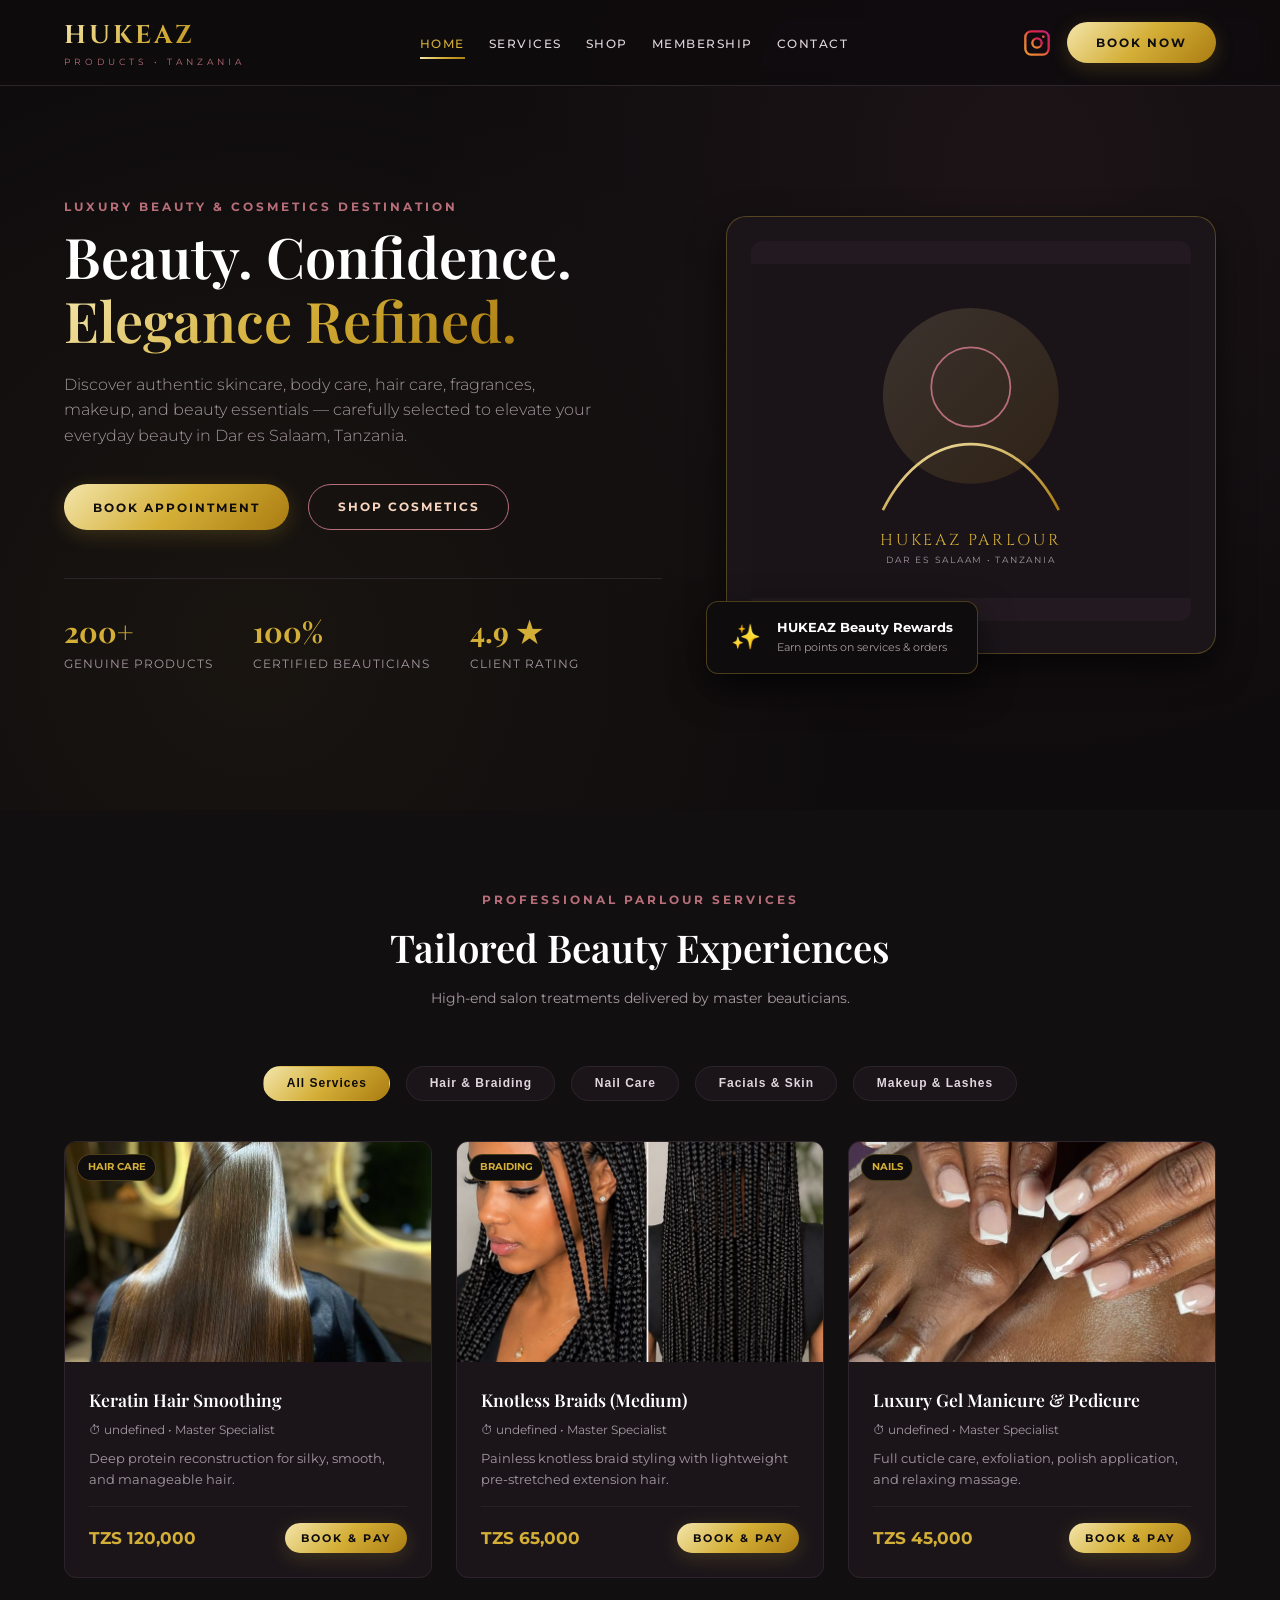
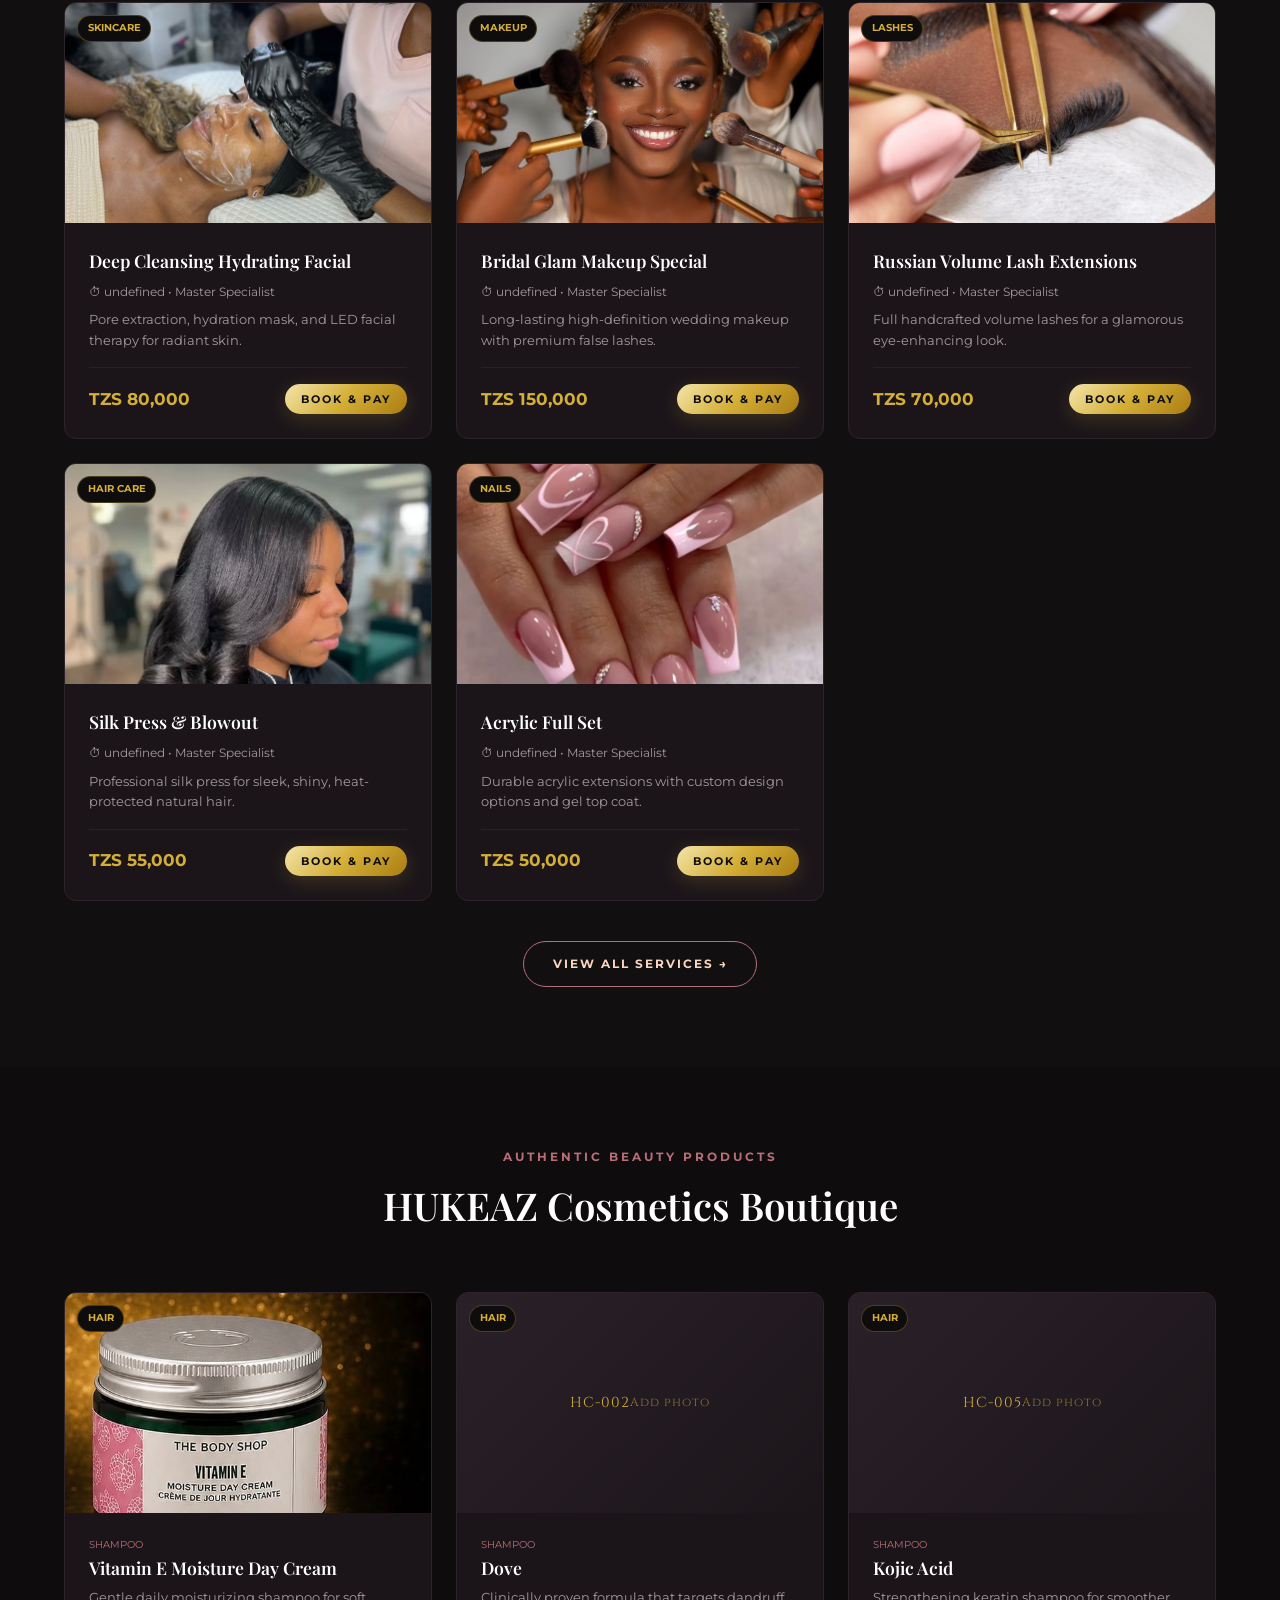
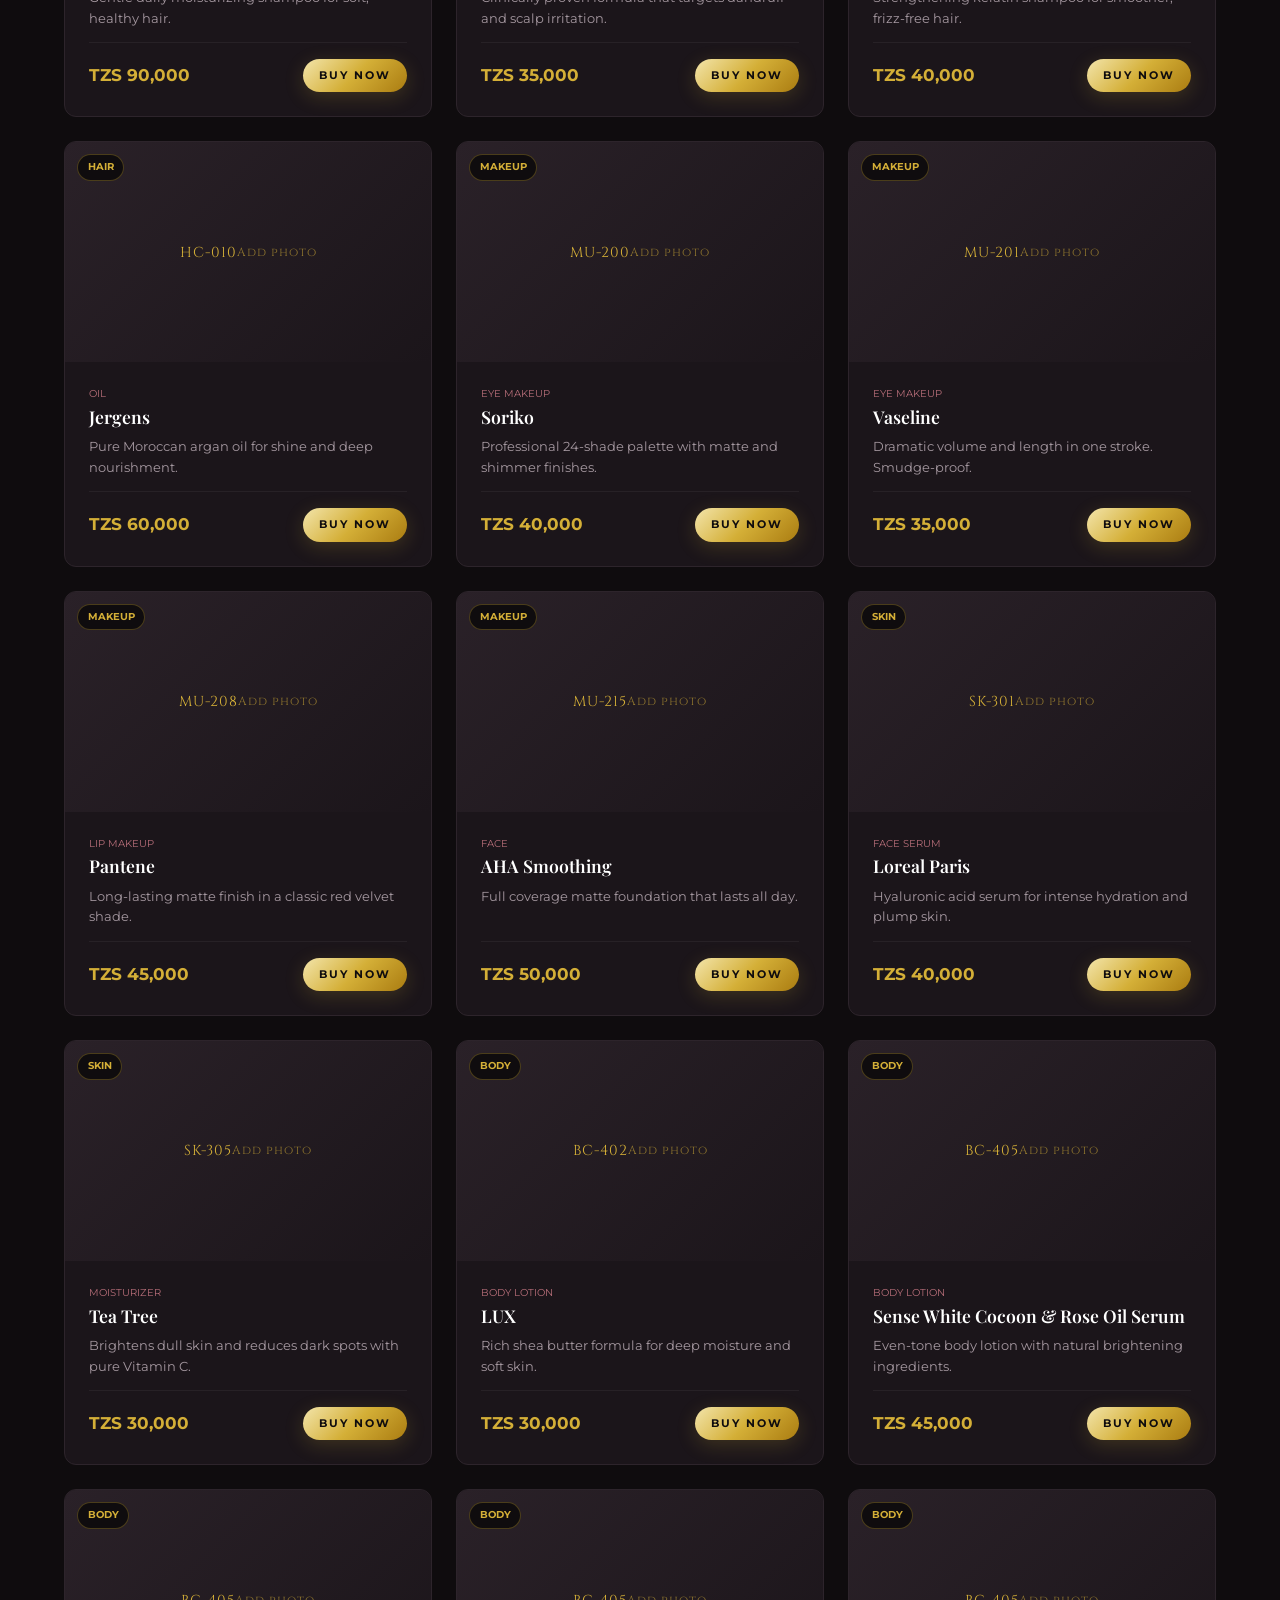
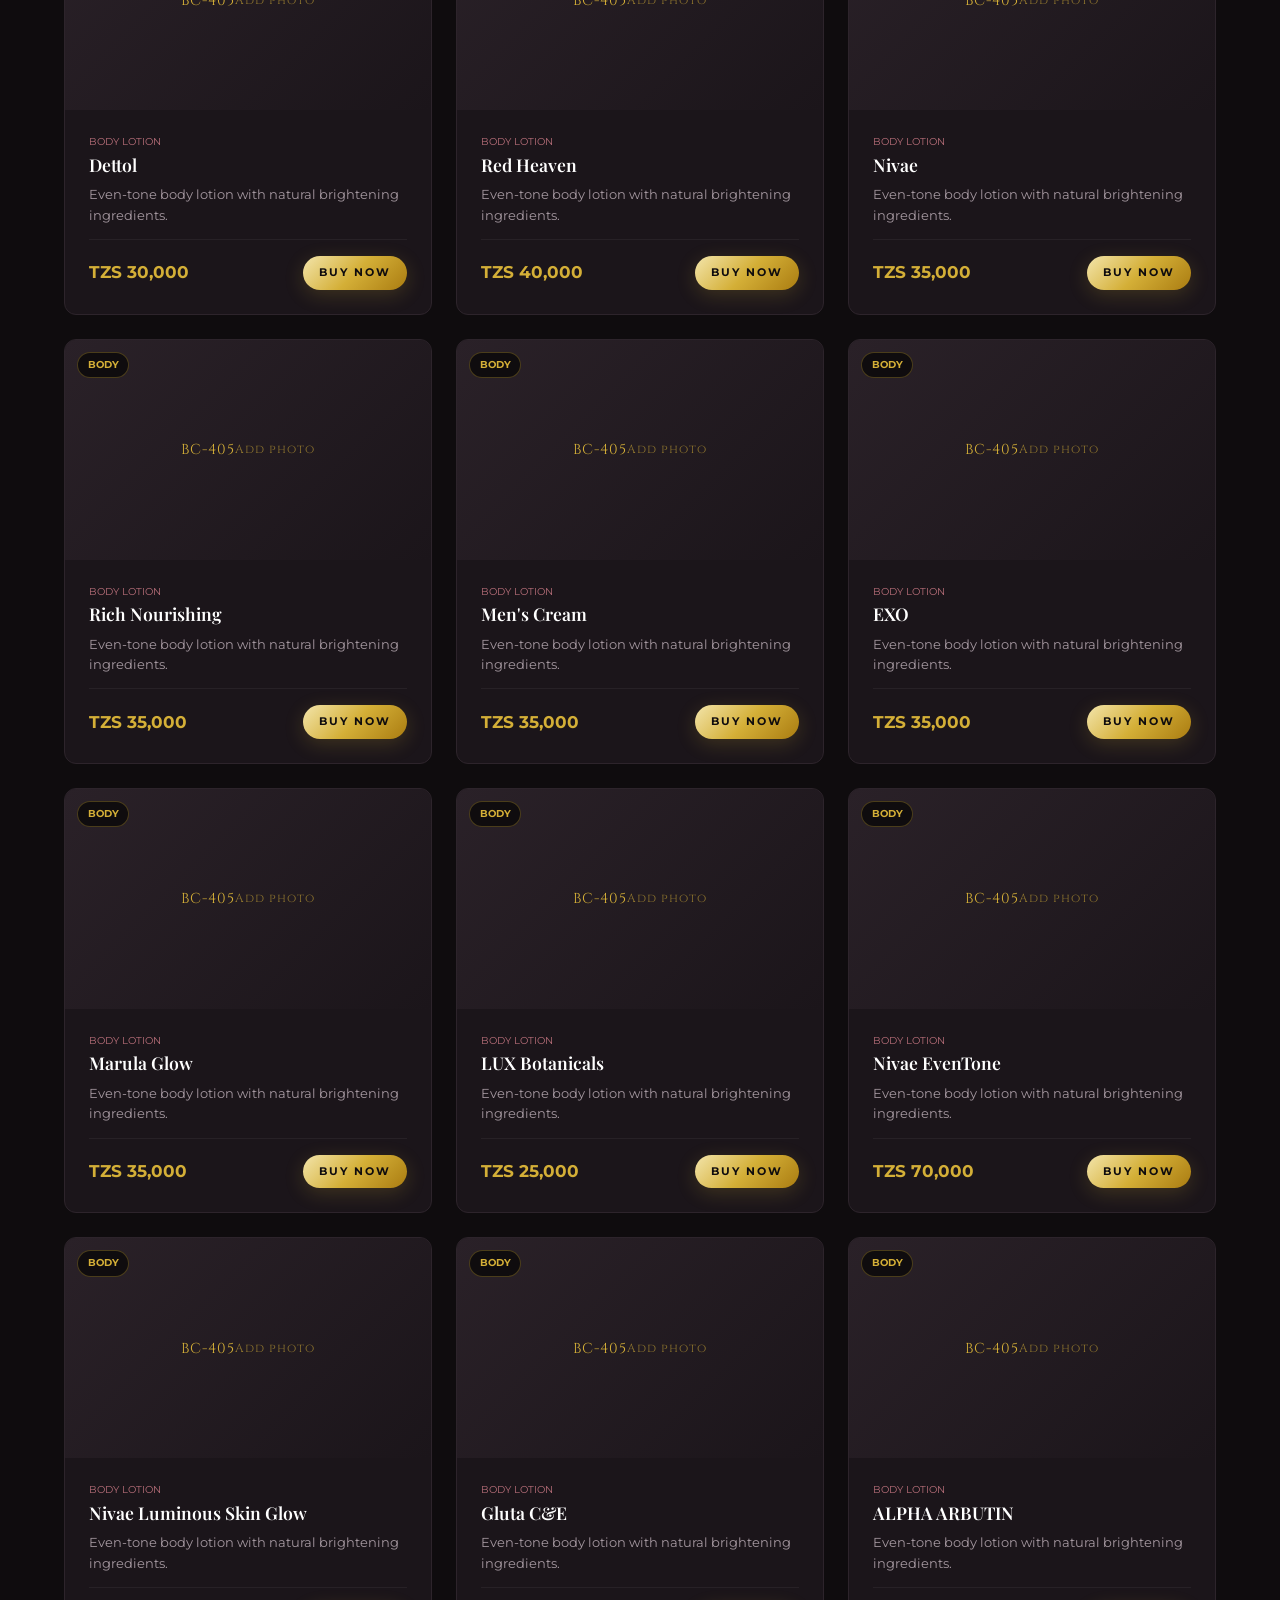
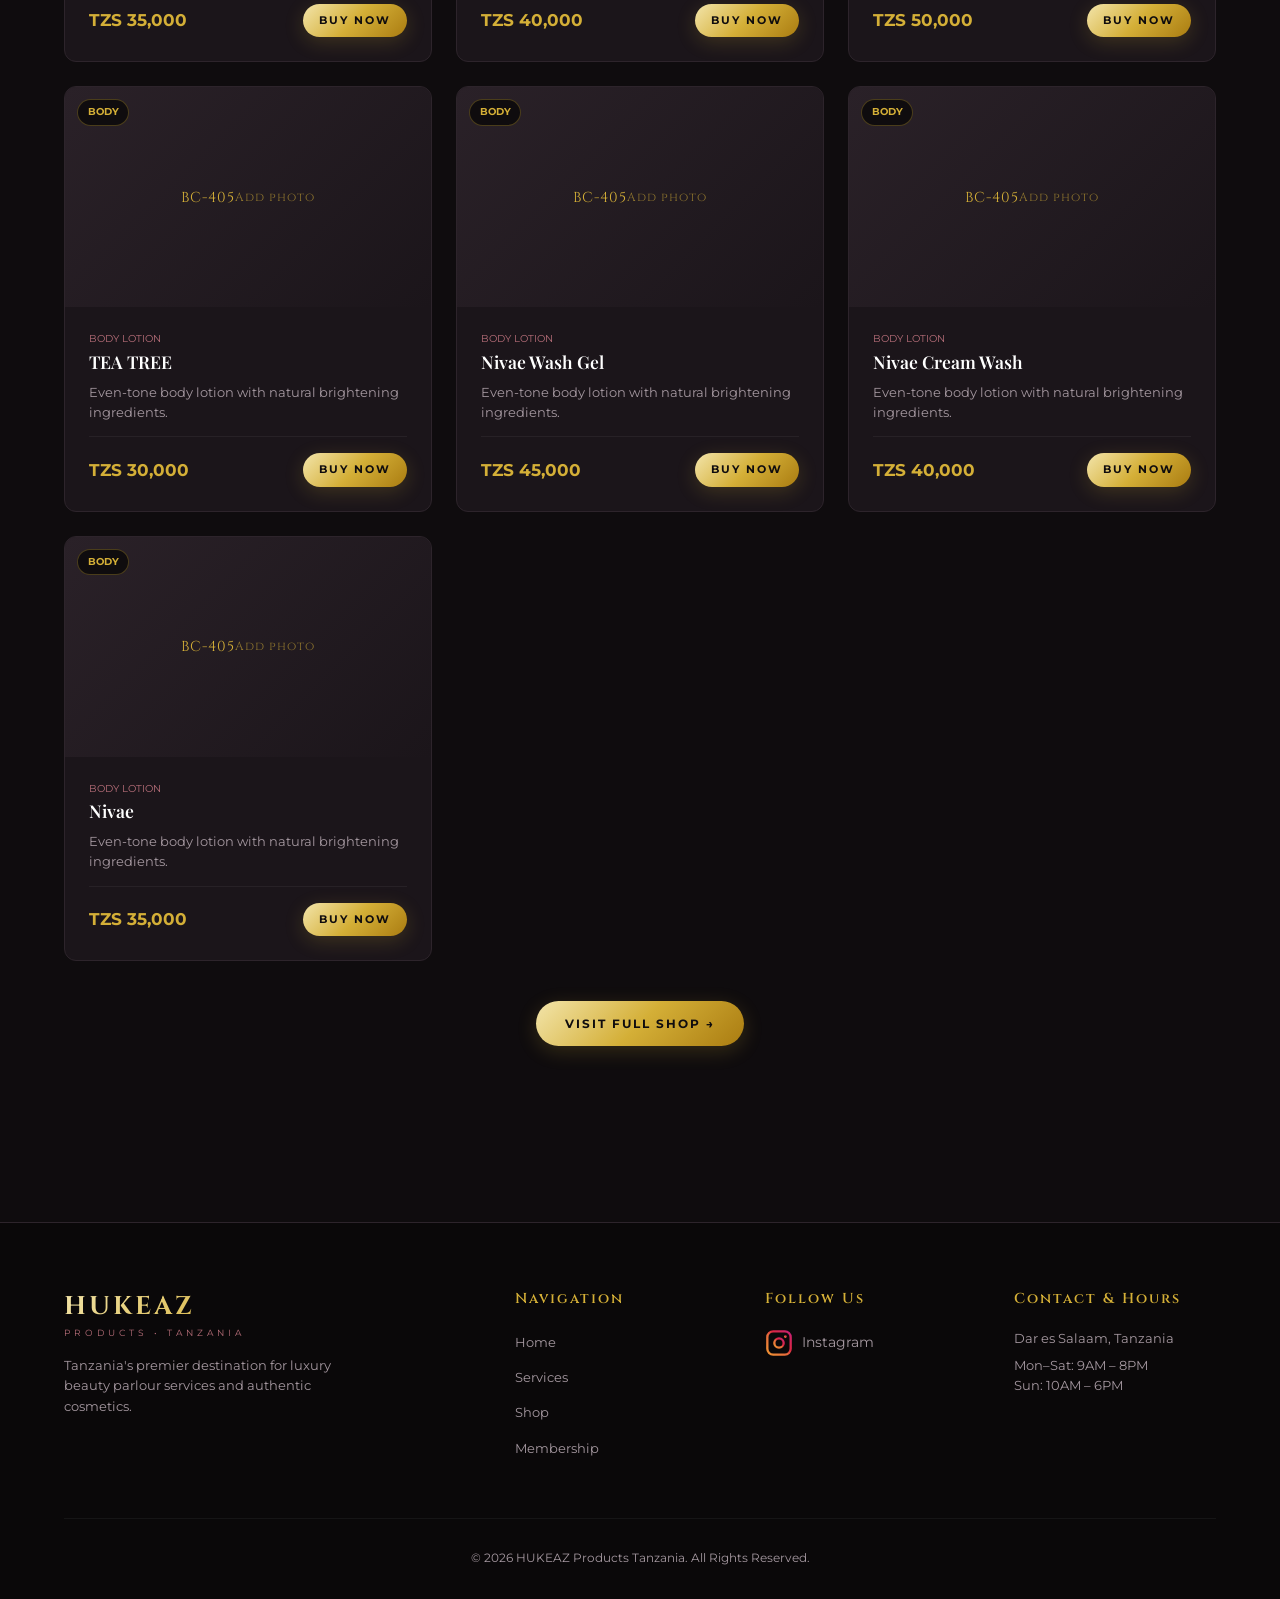
==== index.html @ 5e12bba2 "Initial Hukeaz OneStopShop website" ====
<!DOCTYPE html>
<html lang="en">
<head>
    <meta charset="UTF-8">
    <meta name="viewport" content="width=device-width, initial-scale=1.0">
    <meta name="description" content="HUKEAZ Products — Premium beauty parlour services and authentic cosmetics in Dar es Salaam, Tanzania.">
    <title>HUKEAZ Products — Premium Beauty & Cosmetics Tanzania</title>
    <link rel="preconnect" href="https://fonts.googleapis.com">
    <link rel="preconnect" href="https://fonts.gstatic.com" crossorigin>
    <link href="https://fonts.googleapis.com/css2?family=Cinzel:wght@500;600;700;800&family=Montserrat:wght@300;400;500;600;700&family=Playfair+Display:ital,wght@0,400;0,600;0,700;1,400&display=swap" rel="stylesheet">
    <link rel="stylesheet" href="css/style.css">
</head>
<body>
    <header>
        <div class="container header-container">
            <a href="index.html" class="brand-logo">
                <span class="title">HUKEAZ</span>
                <span class="subtitle">PRODUCTS • TANZANIA</span>
            </a>
            <nav>
                <ul>
                    <li><a href="index.html" class="active">Home</a></li>
                    <li><a href="services.html">Services</a></li>
                    <li><a href="shop.html">Shop</a></li>
                    <li><a href="membership.html">Membership</a></li>
                    <li><a href="contact.html">Contact</a></li>
                </ul>
            </nav>
            <div class="nav-actions">
                
                                    <div style="margin-top:0.5rem;">
                        <a href="https://www.instagram.com/hukeazonestop1_shop_/" target="_blank" rel="noopener"
                           style="display:inline-flex;align-items:center;gap:0.6rem;text-decoration:none;color:var(--text-muted);transition:var(--transition);">
                            <!-- Instagram Logo -->
                            <svg width="28" height="28" viewBox="0 0 24 24" fill="none" xmlns="http://www.w3.org/2000/svg">
                                <defs>
                                    <linearGradient id="ig-gradient" x1="0%" y1="100%" x2="100%" y2="0%">
                                        <stop offset="0%" stop-color="#f09433"/>
                                        <stop offset="45%" stop-color="#e6683c"/>
                                        <stop offset="60%" stop-color="#dc2743"/>
                                        <stop offset="90%" stop-color="#cc2366"/>
                                        <stop offset="100%" stop-color="#bc1888"/>
                                    </linearGradient>
                                </defs>
                                <rect x="2" y="2" width="20" height="20" rx="5" ry="5" stroke="url(#ig-gradient)" stroke-width="2"/>
                                <circle cx="12" cy="12" r="4" stroke="url(#ig-gradient)" stroke-width="2"/>
                                <circle cx="17.5" cy="6.5" r="1.2" fill="url(#ig-gradient)"/>
                            </svg>
                       
                        </a>
                    </div>
                <button class="btn btn-gold" onclick="openBookingModal()">Book Now</button>
                <button class="mobile-toggle" onclick="toggleMobileNav()">☰</button>
            </div>
        </div>
        <div class="mobile-nav" id="mobile-nav">
            <a href="index.html" class="active">Home</a>
            <a href="services.html">Services</a>
            <a href="shop.html">Shop</a>
            <a href="membership.html">Membership</a>
            <a href="contact.html">Contact</a>
            <button class="btn btn-gold" style="margin-top:0.5rem;" onclick="openBookingModal(); toggleMobileNav();">Book Appointment</button>
        </div>
    </header>

    <section class="hero">
        <div class="container hero-grid">
            <div>
                <span class="section-label">Luxury Beauty & Cosmetics Destination</span>
                <h1 class="hero-title">Beauty. Confidence. <span class="gold-text">Elegance Refined.</span></h1>
                <p class="hero-subtitle">Discover authentic skincare, body care, hair care, fragrances, makeup, and beauty essentials — carefully selected to elevate your everyday beauty in Dar es Salaam, Tanzania.</p>
                <div class="hero-buttons">
                    <button class="btn btn-gold" onclick="openBookingModal()">Book Appointment</button>
                    <a href="shop.html" class="btn btn-outline">Shop Cosmetics</a>
                </div>
                <div class="hero-stats">
                    <div class="stat-item"><div class="number">200+</div><div class="label">Genuine Products</div></div>
                    <div class="stat-item"><div class="number">100%</div><div class="label">Certified Beauticians</div></div>
                    <div class="stat-item"><div class="number">4.9 ★</div><div class="label">Client Rating</div></div>
                </div>
            </div>
            <div class="hero-visual">
                <div class="visual-card-main">
                    <svg viewBox="0 0 500 380" style="width:100%;height:380px;border-radius:12px;background:#221A20;">
                        <defs>
                            <linearGradient id="svgG" x1="0%" y1="0%" x2="100%" y2="100%">
                                <stop offset="0%" stop-color="#F3E5AB"/>
                                <stop offset="100%" stop-color="#AA7C11"/>
                            </linearGradient>
                        </defs>
                        <rect width="500" height="380" fill="#1A1318"/>
                        <circle cx="250" cy="150" r="100" fill="url(#svgG)" opacity="0.15"/>
                        <path d="M 150,280 C 200,180 300,180 350,280" stroke="url(#svgG)" stroke-width="3" fill="none"/>
                        <circle cx="250" cy="140" r="45" stroke="#B76E79" stroke-width="2" fill="none"/>
                        <text x="250" y="320" font-family="'Cinzel', serif" font-size="18" fill="#D4AF37" text-anchor="middle" letter-spacing="3">HUKEAZ PARLOUR</text>
                        <text x="250" y="340" font-family="'Montserrat', sans-serif" font-size="10" fill="#A598A0" text-anchor="middle" letter-spacing="2">DAR ES SALAAM • TANZANIA</text>
                    </svg>
                    <div class="floating-badge">
                        <span style="font-size:1.5rem;">✨</span>
                        <div>
                            <div style="font-size:0.8rem;font-weight:700;color:#FFF;">HUKEAZ Beauty Rewards</div>
                            <div style="font-size:0.7rem;color:var(--text-muted);">Earn points on services & orders</div>
                        </div>
                    </div>
                </div>
            </div>
        </div>
    </section>

    <section class="section-padding" style="background:rgba(255,255,255,0.01);">
        <div class="container">
            <div class="section-header">
                <span class="section-label">Professional Parlour Services</span>
                <h2>Tailored Beauty Experiences</h2>
                <p style="color:var(--text-muted);font-size:0.9rem;margin-top:0.5rem;">High-end salon treatments delivered by master beauticians.</p>
            </div>
            <div class="tab-navigation">
                <button class="tab-btn active" onclick="filterServices('all')">All Services</button>
                <button class="tab-btn" onclick="filterServices('hair')">Hair & Braiding</button>
                <button class="tab-btn" onclick="filterServices('nails')">Nail Care</button>
                <button class="tab-btn" onclick="filterServices('skin')">Facials & Skin</button>
                <button class="tab-btn" onclick="filterServices('makeup')">Makeup & Lashes</button>
            </div>
            <div class="grid cards-grid" id="services-container"></div>
            <div style="text-align:center;margin-top:2.5rem;">
                <a href="services.html" class="btn btn-outline">View All Services →</a>
            </div>
        </div>
    </section>

    <section class="section-padding">
        <div class="container">
            <div class="section-header">
                <span class="section-label">Authentic Beauty Products</span>
                <h2>HUKEAZ Cosmetics Boutique</h2>
                
            </div>
            <div class="grid cards-grid" id="products-container"></div>
            <div style="text-align:center;margin-top:2.5rem;">
                <a href="shop.html" class="btn btn-gold">Visit Full Shop →</a>
            </div>
        </div>
    </section>

    <footer>
        <div class="container">
            <div class="grid footer-grid">
                <div>
                    <a href="index.html" class="brand-logo" style="margin-bottom:1rem;">
                        <span class="title">HUKEAZ</span>
                        <span class="subtitle">PRODUCTS • TANZANIA</span>
                    </a>
                    <p style="font-size:0.8rem;color:var(--text-muted);max-width:300px;">Tanzania's premier destination for luxury beauty parlour services and authentic cosmetics.</p>
                </div>
                <div class="footer-col">
                    <h4>Navigation</h4>
                    <ul>
                        <li><a href="index.html">Home</a></li>
                        <li><a href="services.html">Services</a></li>
                        <li><a href="shop.html">Shop</a></li>
                        <li><a href="membership.html">Membership</a></li>
                    </ul>
                </div>
                                <div class="footer-col">
                    <h4>Follow Us</h4>
                    <div style="margin-top:0.5rem;">
                        <a href="https://www.instagram.com/hukeazonestop1_shop_/" target="_blank" rel="noopener"
                           style="display:inline-flex;align-items:center;gap:0.6rem;text-decoration:none;color:var(--text-muted);transition:var(--transition);">
                            <!-- Instagram Logo -->
                            <svg width="28" height="28" viewBox="0 0 24 24" fill="none" xmlns="http://www.w3.org/2000/svg">
                                <defs>
                                    <linearGradient id="ig-gradient" x1="0%" y1="100%" x2="100%" y2="0%">
                                        <stop offset="0%" stop-color="#f09433"/>
                                        <stop offset="45%" stop-color="#e6683c"/>
                                        <stop offset="60%" stop-color="#dc2743"/>
                                        <stop offset="90%" stop-color="#cc2366"/>
                                        <stop offset="100%" stop-color="#bc1888"/>
                                    </linearGradient>
                                </defs>
                                <rect x="2" y="2" width="20" height="20" rx="5" ry="5" stroke="url(#ig-gradient)" stroke-width="2"/>
                                <circle cx="12" cy="12" r="4" stroke="url(#ig-gradient)" stroke-width="2"/>
                                <circle cx="17.5" cy="6.5" r="1.2" fill="url(#ig-gradient)"/>
                            </svg>
                            <span style="font-size:0.9rem;">Instagram</span>
                        </a>
                    </div>
                </div>
                <div class="footer-col">
                    <h4>Contact & Hours</h4>
                    <p style="font-size:0.8rem;color:var(--text-muted);">Dar es Salaam, Tanzania</p>
                    <p style="font-size:0.8rem;color:var(--text-muted);margin-top:0.4rem;">Mon–Sat: 9AM – 8PM</p>
                    <p style="font-size:0.8rem;color:var(--text-muted);">Sun: 10AM – 6PM</p>
                </div>
            </div>
            <div class="copyright">© 2026 HUKEAZ Products Tanzania. All Rights Reserved.</div>
        </div>
    </footer>

    <!-- Booking Modal -->
    <div class="modal" id="booking-modal">
        <div class="modal-content">
            <button class="modal-close" onclick="closeModal('booking-modal')">×</button>
            <span class="section-label">Online Reservation</span>
            <h2 style="margin-bottom:1.5rem;">Book Your Beauty Experience</h2>
            <!-- 
              FORMSPREE BOOKING FORM
              1. Go to https://formspree.io and create a free account
              2. Create a new form and copy your form ID
              3. Replace YOUR_FORM_ID below with your real Formspree ID
                 Example: action="https://formspree.io/f/xpwzgkqy"
            -->
                        <!--
              BOOKING FLOW:
              1. Customer fills this form
              2. Details are sent to your email (Formspree)
              3. Customer is redirected to the correct Snipe payment page

              SETUP:
              - Replace YOUR_FORM_ID with your Formspree form ID
              - Put each service Snipe link in js/data.js (buyLink)
            -->
            <form id="booking-form" action="https://formspree.io/f/YOUR_FORM_ID" method="POST" onsubmit="handleBookingFormSubmit(event)">
                <input type="hidden" name="_subject" value="New HUKEAZ Beauty Booking">

                <div class="grid" style="grid-template-columns:1fr 1fr;gap:1rem;">
                    <div class="form-group">
                        <label>Select Service</label>
                        <select class="form-control" name="service" id="book-service" required>
                            <option value="">Choose service...</option>
                            <option value="Keratin Hair Smoothing (TZS 120,000)">Keratin Hair Smoothing (TZS 120,000)</option>
                            <option value="Knotless Braids (TZS 65,000)">Knotless Braids (TZS 65,000)</option>
                            <option value="Luxury Gel Manicure & Pedicure (TZS 45,000)">Luxury Gel Manicure & Pedicure (TZS 45,000)</option>
                            <option value="Deep Cleansing Hydrating Facial (TZS 80,000)">Deep Cleansing Hydrating Facial (TZS 80,000)</option>
                            <option value="Bridal Glam Makeup Special (TZS 150,000)">Bridal Glam Makeup Special (TZS 150,000)</option>
                            <option value="Russian Volume Lash Extensions (TZS 70,000)">Russian Volume Lash Extensions (TZS 70,000)</option>
                            <option value="Silk Press & Blowout (TZS 55,000)">Silk Press & Blowout (TZS 55,000)</option>
                            <option value="Acrylic Full Set (TZS 50,000)">Acrylic Full Set (TZS 50,000)</option>
                        </select>
                    </div>
                    <div class="form-group">
                        <label>Preferred Beautician</label>
                        <select class="form-control" name="beautician">
                            <option value="Any Available Specialist">Any Available Specialist</option>
                            <option value="Amina K. (Master Stylist)">Amina K. (Master Stylist)</option>
                            <option value="Grace M. (Nail Artist)">Grace M. (Nail Artist)</option>
                            <option value="Farida S. (Facial Specialist)">Farida S. (Facial Specialist)</option>
                        </select>
                    </div>
                    <div class="form-group">
                        <label>Date</label>
                        <input type="date" class="form-control" name="date" required>
                    </div>
                    <div class="form-group">
                        <label>Time Slot</label>
                        <select class="form-control" name="time" required>
                            <option value="10:00 AM">10:00 AM</option>
                            <option value="12:30 PM">12:30 PM</option>
                            <option value="03:00 PM">03:00 PM</option>
                            <option value="05:30 PM">05:30 PM</option>
                        </select>
                    </div>
                </div>

                <div class="form-group">
                    <label>Full Name</label>
                    <input type="text" class="form-control" name="name" placeholder="e.g. Neema Joshua" required>
                </div>

                <div class="grid" style="grid-template-columns:1fr 1fr;gap:1rem;">
                    <div class="form-group">
                        <label>Phone Number</label>
                        <input type="tel" class="form-control" name="phone" placeholder="+255 ..." required>
                    </div>
                    <div class="form-group">
                        <label>Preferred Payment</label>
                        <select class="form-control" name="payment">
                            <option value="M-Pesa">M-Pesa</option>
                            <option value="Airtel Money">Airtel Money</option>
                            <option value="Card">Visa / Mastercard</option>
                            <option value="Cash">Pay at Salon</option>
                        </select>
                    </div>
                </div>

                <div class="form-group">
                    <label>Notes (optional)</label>
                    <textarea class="form-control" name="notes" rows="2" placeholder="Any special requests..." style="resize:vertical;"></textarea>
                </div>

                <button type="submit" class="btn btn-gold" style="width:100%;margin-top:1rem;">
                    Proceed to Payment
                </button>
                <p style="font-size:0.75rem;color:var(--text-muted);text-align:center;margin-top:0.8rem;">
                    You will pay first. After payment, your booking details are sent to us on WhatsApp automatically.
                </p>
            </form>
        </div>
    </div>

    <!-- Cart Modal -->
    <div class="modal" id="cart-modal">
        <div class="modal-content" style="max-width:550px;">
            <button class="modal-close" onclick="closeModal('cart-modal')">×</button>
            <span class="section-label">Your Bag</span>
            <h2 style="margin-bottom:1.5rem;">Shopping Cart</h2>
            <div id="cart-items-container" style="min-height:120px;margin-bottom:1.5rem;"></div>
            <div style="border-top:1px solid var(--border-color);padding-top:1rem;">
                <div style="display:flex;justify-content:space-between;margin-bottom:0.5rem;font-size:0.9rem;">
                   
                    <span id="cart-subtotal" style="font-weight:600;">TZS 0</span>
                </div>
                <div style="display:flex;justify-content:space-between;margin-bottom:1rem;font-size:0.9rem;">
                    
                    <span id="cart-vat" style="font-weight:600;">TZS 0</span>
                </div>
                <div style="display:flex;justify-content:space-between;margin-bottom:1.5rem;font-size:1.2rem;font-weight:700;color:var(--gold-primary);">
                    <span>Total</span><span id="cart-total">TZS 0</span>
                </div>
                <button class="btn btn-gold" style="width:100%;" onclick="alert('Proceeding to Mobile Money checkout...')">Checkout Now</button>
            </div>
        </div>
    </div>

    <div class="modal" id="account-modal">
        <div class="modal-content" style="max-width:480px;">
            <button class="modal-close" onclick="closeModal('account-modal')">×</button>
            <h2 style="margin-bottom:1.5rem;">Client Login</h2>
            <div class="form-group"><label>Phone or Email</label><input type="text" class="form-control"></div>
            <div class="form-group"><label>Password</label><input type="password" class="form-control"></div>
            <button class="btn btn-gold" style="width:100%;" onclick="alert('Login coming soon')">Sign In</button>
        </div>
    </div>

    <script src="js/data.js"></script>
    <script src="js/main.js"></script>
</body>
</html>
---- css/style.css ----
/* ==========================================================================
   HUKEAZ PRODUCTS v2 — Luxury Design System
   ========================================================================== */
:root {
    --bg-dark: #0F0C0E;
    --bg-card: #1B151A;
    --bg-card-hover: #251E24;
    --bg-header: rgba(15, 12, 14, 0.95);
    
    --gold-primary: #D4AF37;
    --gold-light: #F3E5AB;
    --gold-dark: #AA7C11;
    --gold-gradient: linear-gradient(135deg, #F3E5AB 0%, #D4AF37 50%, #AA7C11 100%);
    
    --rose-gold: #B76E79;
    --rose-gold-light: #FAD6C0;
    
    --text-white: #FFFFFF;
    --text-muted: #A598A0;
    --text-light: #E0D6DC;
    
    --border-color: #2D242B;
    --border-gold: rgba(212, 175, 55, 0.3);
    
    --font-heading: 'Cinzel', serif;
    --font-subheading: 'Playfair Display', serif;
    --font-body: 'Montserrat', sans-serif;
    
    --shadow-luxury: 0 15px 35px rgba(0, 0, 0, 0.6);
    --shadow-gold: 0 5px 20px rgba(212, 175, 55, 0.2);
    --radius-sm: 6px;
    --radius-md: 12px;
    --radius-lg: 20px;
    --radius-full: 9999px;
    --transition: all 0.3s cubic-bezier(0.25, 0.8, 0.25, 1);
}

* { box-sizing: border-box; margin: 0; padding: 0; }
html { scroll-behavior: smooth; font-size: 16px; }
body {
    background-color: var(--bg-dark);
    color: var(--text-light);
    font-family: var(--font-body);
    line-height: 1.6;
    overflow-x: hidden;
    -webkit-font-smoothing: antialiased;
}

h1, h2, h3, h4 { font-family: var(--font-subheading); color: var(--text-white); font-weight: 600; }
.gold-text { background: var(--gold-gradient); -webkit-background-clip: text; -webkit-text-fill-color: transparent; background-clip: text; }
.rose-text { color: var(--rose-gold); }
.section-label { font-family: var(--font-body); font-size: 0.75rem; font-weight: 700; text-transform: uppercase; letter-spacing: 3px; color: var(--rose-gold); margin-bottom: 0.5rem; display: block; }

::-webkit-scrollbar { width: 8px; }
::-webkit-scrollbar-track { background: var(--bg-dark); }
::-webkit-scrollbar-thumb { background: #2A2128; border-radius: 4px; }
::-webkit-scrollbar-thumb:hover { background: var(--gold-dark); }

.container { width: 90%; max-width: 1320px; margin: 0 auto; }
.grid { display: grid; gap: 1.5rem; }

/* Buttons */
.btn {
    display: inline-flex; align-items: center; justify-content: center;
    padding: 0.8rem 1.8rem; font-family: var(--font-body); font-size: 0.75rem;
    font-weight: 700; text-transform: uppercase; letter-spacing: 2px;
    border-radius: var(--radius-full); border: none; cursor: pointer;
    transition: var(--transition); text-decoration: none; gap: 0.5rem;
}
.btn-gold { background: var(--gold-gradient); color: var(--bg-dark); box-shadow: var(--shadow-gold); }
.btn-gold:hover { transform: translateY(-2px); box-shadow: 0 8px 25px rgba(212, 175, 55, 0.4); }
.btn-outline { background: transparent; border: 1px solid var(--rose-gold); color: var(--rose-gold-light); }
.btn-outline:hover { background: rgba(183, 110, 121, 0.1); color: var(--text-white); border-color: var(--gold-primary); }
.btn-sm { padding: 0.5rem 1rem; font-size: 0.68rem; }

/* Header */
header {
    position: fixed; top: 0; left: 0; width: 100%; z-index: 1000;
    background: var(--bg-header); border-bottom: 1px solid var(--border-color);
    backdrop-filter: blur(10px);
}
.header-container {
    display: flex; align-items: center; justify-content: space-between; height: 85px;
}
.brand-logo { text-decoration: none; display: flex; flex-direction: column; }
.brand-logo .title {
    font-family: var(--font-heading); font-size: 1.6rem; font-weight: 700;
    letter-spacing: 3px; background: var(--gold-gradient);
    -webkit-background-clip: text; -webkit-text-fill-color: transparent; background-clip: text;
}
.brand-logo .subtitle {
    font-size: 0.55rem; letter-spacing: 4px; color: var(--rose-gold);
    text-transform: uppercase; margin-top: -2px;
}
nav ul { display: flex; list-style: none; gap: 1.5rem; }
nav a {
    color: var(--text-light); text-decoration: none; font-size: 0.72rem;
    font-weight: 500; letter-spacing: 1.5px; text-transform: uppercase;
    transition: var(--transition); position: relative; padding: 0.5rem 0;
}
nav a:hover, nav a.active { color: var(--gold-primary); }
nav a::after {
    content: ''; position: absolute; bottom: 0; left: 0; width: 0; height: 2px;
    background: var(--gold-gradient); transition: var(--transition);
}
nav a:hover::after, nav a.active::after { width: 100%; }

.nav-actions { display: flex; align-items: center; gap: 1rem; }
.icon-btn {
    background: #241E23; border: 1px solid var(--border-color); color: var(--text-light);
    width: 40px; height: 40px; border-radius: 50%; display: flex;
    align-items: center; justify-content: center; cursor: pointer;
    position: relative; transition: var(--transition);
}
.icon-btn:hover { border-color: var(--gold-primary); color: var(--gold-primary); }
.badge {
    position: absolute; top: -4px; right: -4px; background: var(--rose-gold);
    color: white; font-size: 0.65rem; font-weight: 700; width: 18px; height: 18px;
    border-radius: 50%; display: flex; align-items: center; justify-content: center;
}
.mobile-toggle { display: none; background: none; border: none; color: white; font-size: 1.5rem; cursor: pointer; }

.mobile-nav {
    display: none; position: fixed; top: 85px; left: 0; width: 100%;
    background: var(--bg-card); border-bottom: 1px solid var(--border-color);
    padding: 1.5rem; z-index: 999; flex-direction: column; gap: 0.8rem;
}
.mobile-nav.active { display: flex; }
.mobile-nav a {
    color: var(--text-light); text-decoration: none; font-size: 0.9rem;
    text-transform: uppercase; letter-spacing: 1.5px; padding: 0.6rem 0;
    border-bottom: 1px solid var(--border-color);
}
.mobile-nav a:hover, .mobile-nav a.active { color: var(--gold-primary); }

/* Hero */
.hero {
    padding-top: 140px; padding-bottom: 80px; min-height: 90vh;
    display: flex; align-items: center;
    background: radial-gradient(circle at 80% 20%, rgba(183, 110, 121, 0.08) 0%, transparent 50%),
                radial-gradient(circle at 20% 80%, rgba(212, 175, 55, 0.05) 0%, transparent 50%);
}
.hero-grid { display: grid; grid-template-columns: 1.1fr 0.9fr; gap: 4rem; align-items: center; }
.hero-title { font-size: 3.5rem; line-height: 1.15; margin-bottom: 1.2rem; }
.hero-subtitle { font-size: 1rem; color: var(--text-muted); margin-bottom: 2.2rem; max-width: 540px; font-weight: 300; }
.hero-buttons { display: flex; gap: 1.2rem; flex-wrap: wrap; margin-bottom: 3rem; }
.hero-stats { display: flex; gap: 2.5rem; border-top: 1px solid var(--border-color); padding-top: 1.8rem; }
.stat-item .number { font-family: var(--font-subheading); font-size: 1.8rem; color: var(--gold-primary); font-weight: 700; }
.stat-item .label { font-size: 0.75rem; color: var(--text-muted); text-transform: uppercase; letter-spacing: 1px; }

.hero-visual { position: relative; }
.visual-card-main {
    background: var(--bg-card); border: 1px solid var(--border-gold);
    border-radius: var(--radius-lg); padding: 1.5rem; box-shadow: var(--shadow-luxury);
}
.floating-badge {
    position: absolute; bottom: -20px; left: -20px; background: var(--bg-dark);
    border: 1px solid var(--border-gold); padding: 1rem 1.5rem; border-radius: var(--radius-md);
    box-shadow: var(--shadow-luxury); display: flex; align-items: center; gap: 1rem; z-index: 3;
}

/* Page Hero */
.page-hero {
    padding: 160px 0 60px; text-align: center;
    background: radial-gradient(circle at 50% 0%, rgba(183, 110, 121, 0.1) 0%, transparent 50%);
}
.page-hero h1 { font-size: 2.8rem; margin-bottom: 0.8rem; }
.page-hero p { color: var(--text-muted); max-width: 600px; margin: 0 auto; }

/* Sections */
.section-padding { padding: 5rem 0; }
.section-header { text-align: center; max-width: 700px; margin: 0 auto 3.5rem auto; }
.section-header h2 { font-size: 2.4rem; margin-top: 0.5rem; }

.tab-navigation { display: flex; justify-content: center; gap: 1rem; margin-bottom: 2.5rem; flex-wrap: wrap; }
.tab-btn {
    background: var(--bg-card); border: 1px solid var(--border-color); color: var(--text-light);
    padding: 0.6rem 1.4rem; border-radius: var(--radius-full); font-size: 0.75rem;
    font-weight: 600; letter-spacing: 1px; cursor: pointer; transition: var(--transition);
}
.tab-btn.active, .tab-btn:hover { background: var(--gold-gradient); color: var(--bg-dark); border-color: transparent; }

/* Cards */
.cards-grid { grid-template-columns: repeat(auto-fill, minmax(280px, 1fr)); }
.card {
    background: var(--bg-card); border: 1px solid var(--border-color);
    border-radius: var(--radius-md); overflow: hidden; transition: var(--transition);
    display: flex; flex-direction: column; position: relative;
}
.card:hover { transform: translateY(-5px); border-color: var(--border-gold); box-shadow: var(--shadow-luxury); }
.card-img-wrap {
    height: 220px; overflow: hidden; position: relative; background: #251F24;
}
.card-img-wrap img {
    width: 100%; height: 100%; object-fit: cover; transition: transform 0.5s ease;
}
.card:hover .card-img-wrap img { transform: scale(1.08); }
.card-img-placeholder {
    width: 100%; height: 100%; display: flex; align-items: center; justify-content: center;
    background: linear-gradient(135deg, #2A2128, #1B151A); color: var(--gold-primary);
    font-family: var(--font-heading); font-size: 0.9rem; letter-spacing: 1px;
}
.card-tag {
    position: absolute; top: 12px; left: 12px; background: var(--bg-dark);
    border: 1px solid var(--border-gold); color: var(--gold-primary);
    font-size: 0.65rem; font-weight: 700; padding: 0.25rem 0.6rem;
    border-radius: var(--radius-full); text-transform: uppercase; z-index: 2;
}
.card-body { padding: 1.5rem; display: flex; flex-direction: column; flex-grow: 1; }
.card-title { font-size: 1.1rem; margin-bottom: 0.4rem; }
.card-meta { font-size: 0.75rem; color: var(--text-muted); margin-bottom: 0.6rem; }
.card-price-row {
    margin-top: auto; display: flex; align-items: center; justify-content: space-between;
    padding-top: 1rem; border-top: 1px solid rgba(255,255,255,0.05);
}
.card-price { font-weight: 700; color: var(--gold-primary); font-size: 1.05rem; }

/* Forms */
.form-group { margin-bottom: 1.2rem; }
.form-group label {
    display: block; font-size: 0.75rem; font-weight: 600; text-transform: uppercase;
    letter-spacing: 1px; color: var(--text-muted); margin-bottom: 0.4rem;
}
.form-control {
    width: 100%; padding: 0.8rem 1rem; background: #120E11;
    border: 1px solid var(--border-color); border-radius: var(--radius-sm);
    color: var(--text-white); font-family: var(--font-body); font-size: 0.9rem;
    transition: var(--transition);
}
.form-control:focus { outline: none; border-color: var(--gold-primary); }

/* Modals */
.modal {
    display: none; position: fixed; top: 0; left: 0; width: 100%; height: 100%;
    background: rgba(0,0,0,0.85); backdrop-filter: blur(8px); z-index: 2000;
    align-items: center; justify-content: center; opacity: 0; transition: opacity 0.3s ease;
}
.modal.active { display: flex; opacity: 1; }
.modal-content {
    background: var(--bg-card); border: 1px solid var(--border-gold);
    border-radius: var(--radius-lg); width: 90%; max-width: 850px; max-height: 90vh;
    overflow-y: auto; padding: 2.5rem; position: relative; box-shadow: var(--shadow-luxury);
}
.modal-close {
    position: absolute; top: 1.5rem; right: 1.5rem; background: transparent;
    border: none; color: var(--text-muted); font-size: 1.5rem; cursor: pointer;
}
.modal-close:hover { color: var(--gold-primary); }

/* System panel / table */
.system-panel {
    background: var(--bg-card); border: 1px solid var(--border-gold);
    border-radius: var(--radius-lg); padding: 2.5rem; box-shadow: var(--shadow-luxury);
}
.custom-table { width: 100%; border-collapse: collapse; margin-top: 1rem; font-size: 0.85rem; }
.custom-table th {
    text-align: left; padding: 1rem; background: #141013; color: var(--gold-primary);
    font-weight: 600; letter-spacing: 1px; border-bottom: 1px solid var(--border-color);
}
.custom-table td { padding: 1rem; border-bottom: 1px solid var(--border-color); color: var(--text-light); }
.custom-table tr:hover td { background: var(--bg-card-hover); }
.status-pill {
    padding: 0.2rem 0.6rem; border-radius: var(--radius-full); font-size: 0.68rem;
    font-weight: 700; text-transform: uppercase;
}
.status-low { background: rgba(230,126,34,0.2); color: #e67e22; border: 1px solid #e67e22; }
.status-in { background: rgba(46,204,113,0.2); color: #2ecc71; border: 1px solid #2ecc71; }

/* How to upload box */
.upload-guide {
    background: var(--bg-card); border: 1px dashed var(--border-gold);
    border-radius: var(--radius-md); padding: 2rem; margin-bottom: 2.5rem;
}
.upload-guide h3 { color: var(--gold-primary); margin-bottom: 1rem; font-size: 1.2rem; }
.upload-guide ol { padding-left: 1.4rem; color: var(--text-muted); font-size: 0.9rem; line-height: 1.9; }
.upload-guide code {
    background: #120E11; padding: 0.15rem 0.5rem; border-radius: 4px;
    color: var(--gold-light); font-size: 0.85rem;
}

/* Footer */
footer {
    background: #0A0809; border-top: 1px solid var(--border-color);
    padding: 4rem 0 2rem; margin-top: 6rem;
}
.footer-grid { grid-template-columns: 2fr repeat(3, 1fr); gap: 3rem; margin-bottom: 3rem; }
.footer-col h4 {
    font-family: var(--font-heading); font-size: 0.9rem; letter-spacing: 2px;
    color: var(--gold-primary); margin-bottom: 1.2rem;
}
.footer-col ul { list-style: none; }
.footer-col li { margin-bottom: 0.6rem; }
.footer-col a { color: var(--text-muted); text-decoration: none; font-size: 0.8rem; transition: var(--transition); }
.footer-col a:hover { color: var(--gold-primary); }
.copyright {
    text-align: center; font-size: 0.75rem; color: var(--text-muted);
    border-top: 1px solid rgba(255,255,255,0.05); padding-top: 1.8rem;
}

/* Responsive */
@media (max-width: 1024px) {
    .hero-grid { grid-template-columns: 1fr; text-align: center; }
    .hero-subtitle { margin: 0 auto 2.2rem; }
    .hero-buttons { justify-content: center; }
    .hero-stats { justify-content: center; }
    .footer-grid { grid-template-columns: 1fr 1fr; }
}
@media (max-width: 768px) {
    nav ul { display: none; }
    .mobile-toggle { display: block; }
    .hero-title { font-size: 2.5rem; }
    .page-hero h1 { font-size: 2rem; }
    .footer-grid { grid-template-columns: 1fr; }
    .nav-actions .btn-gold { display: none; }
}
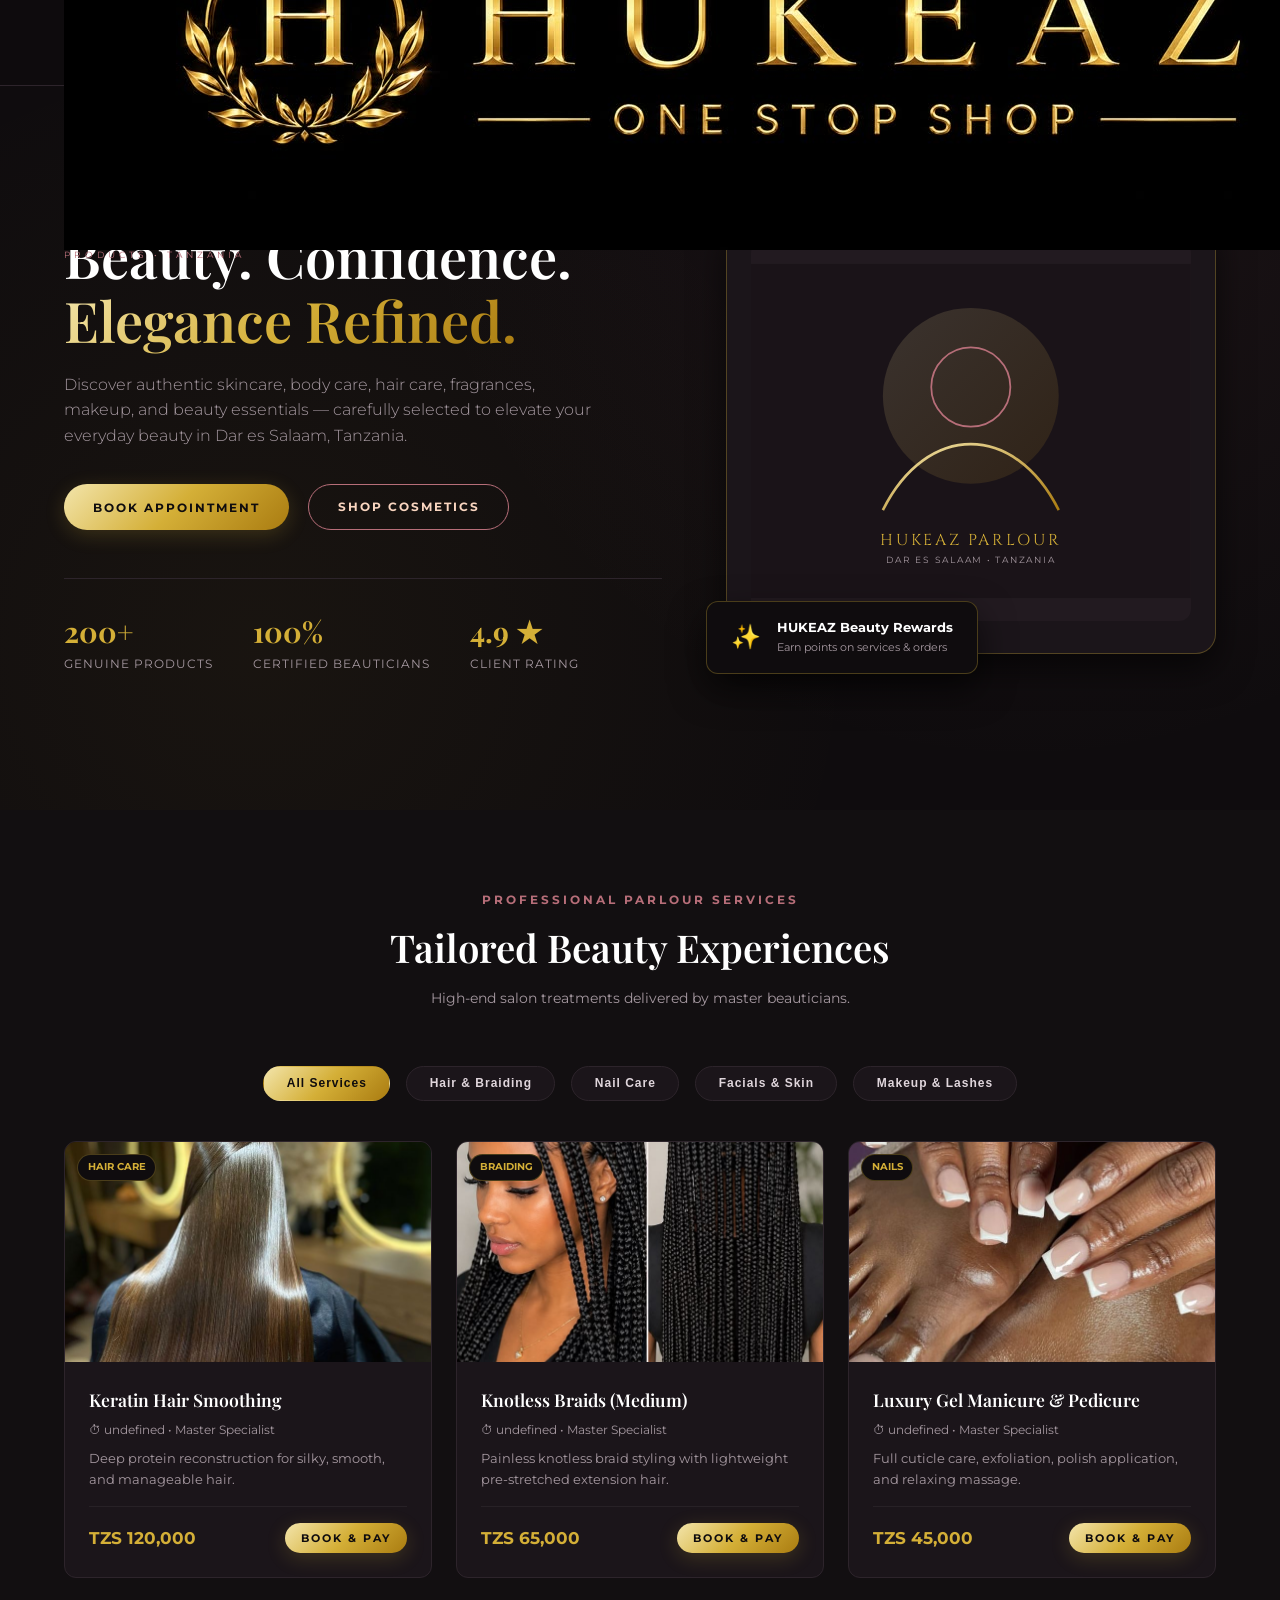
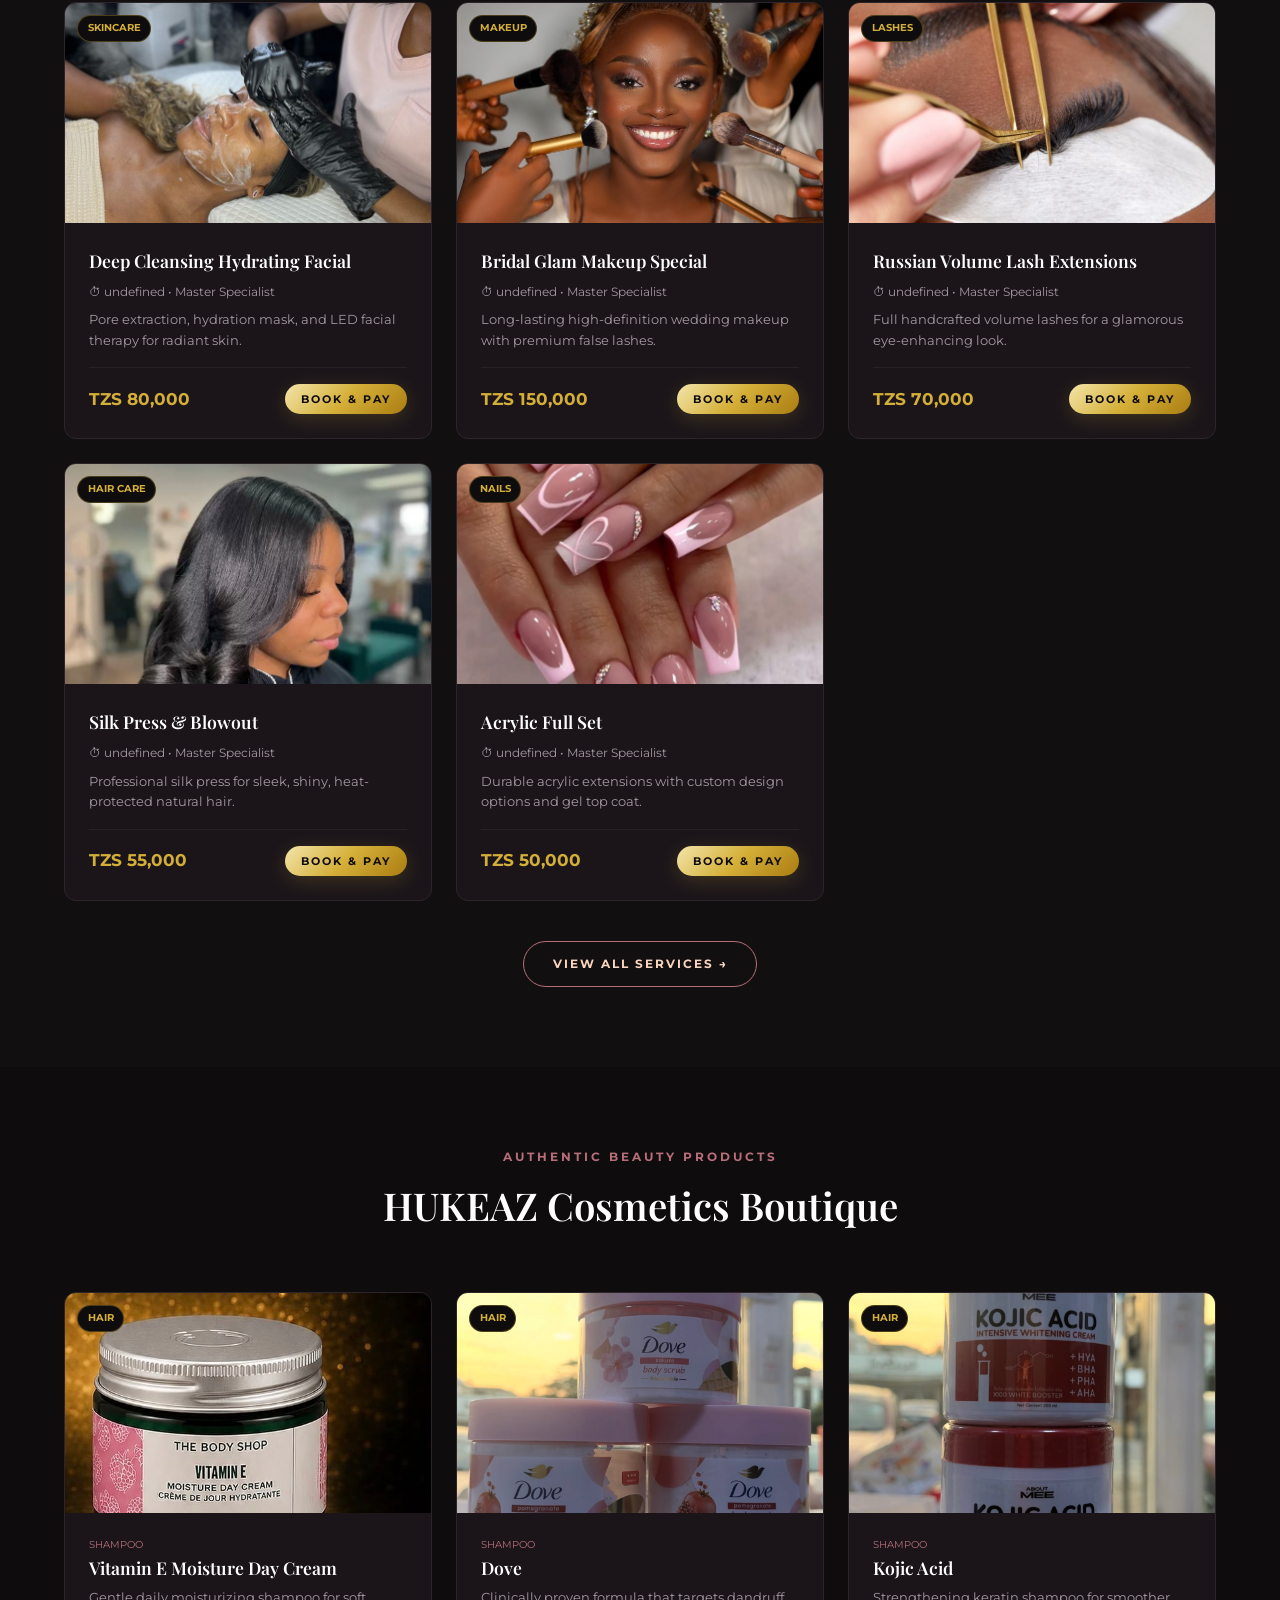
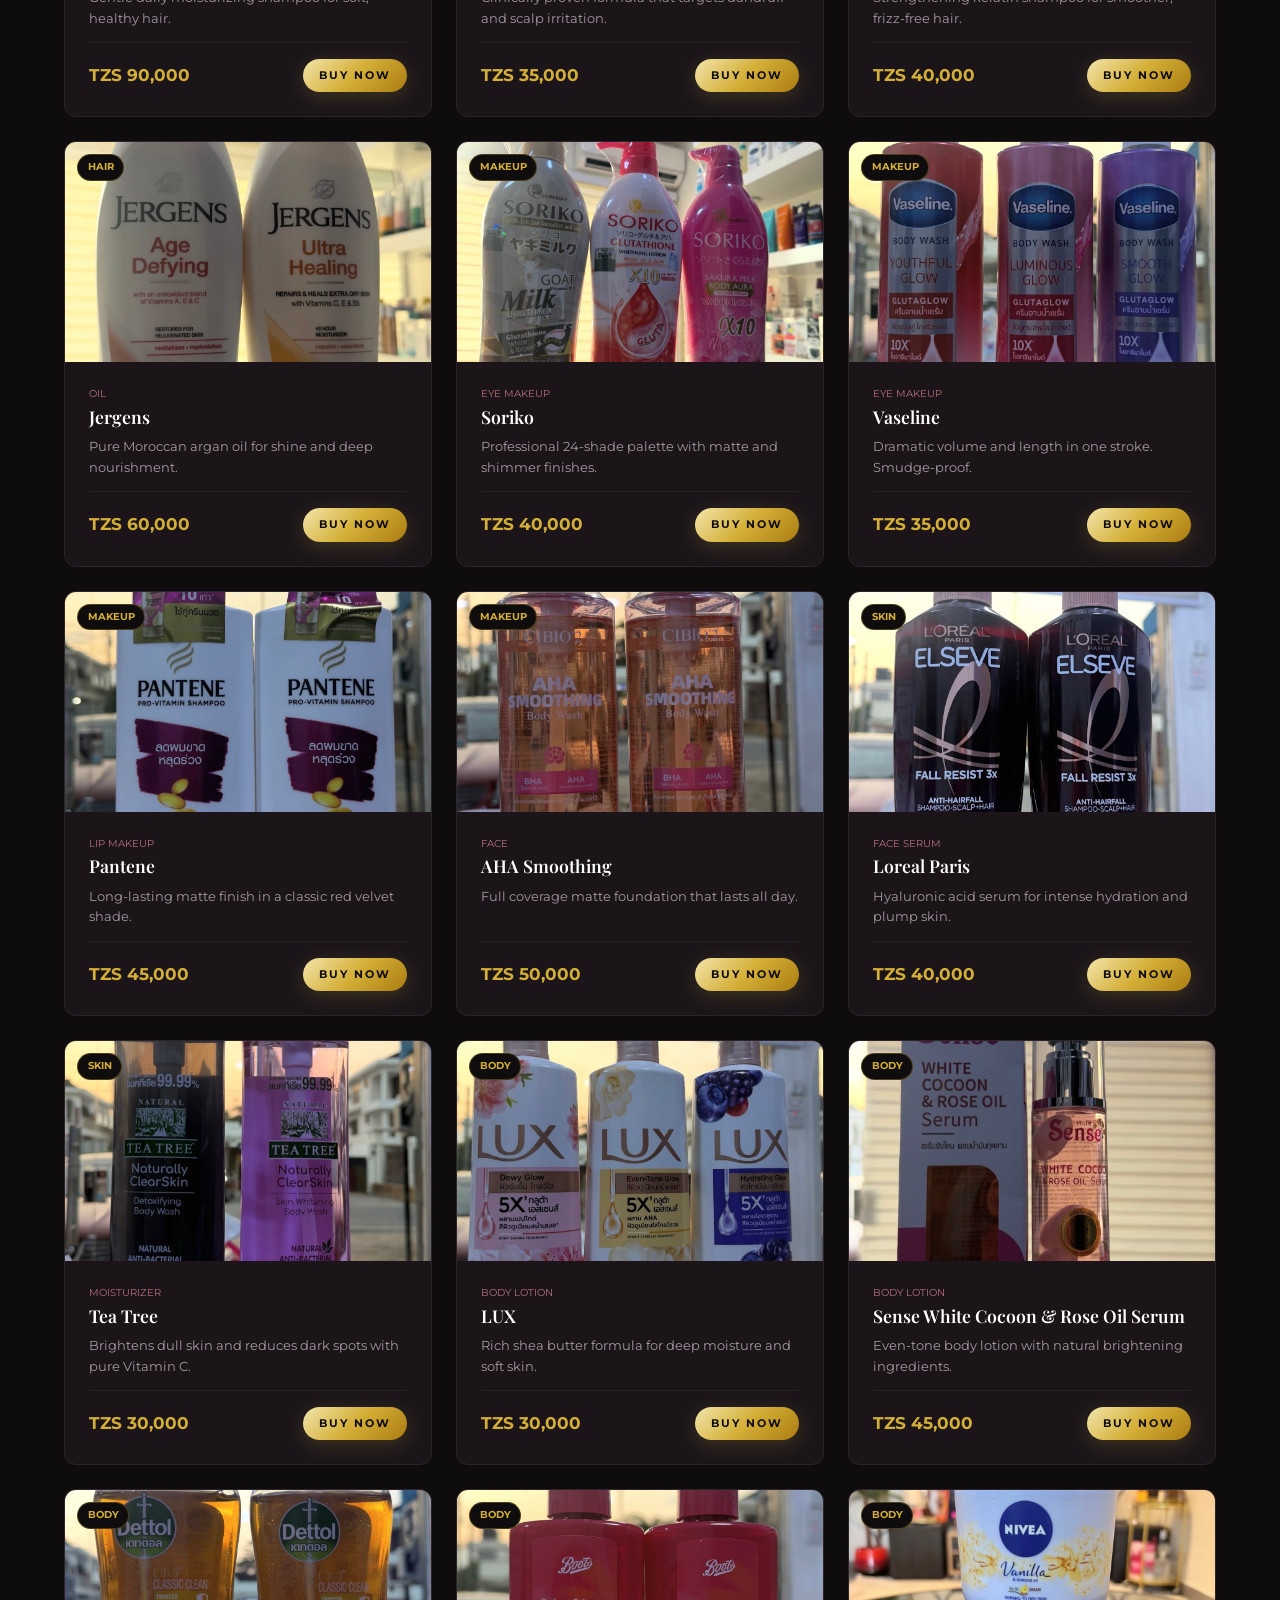
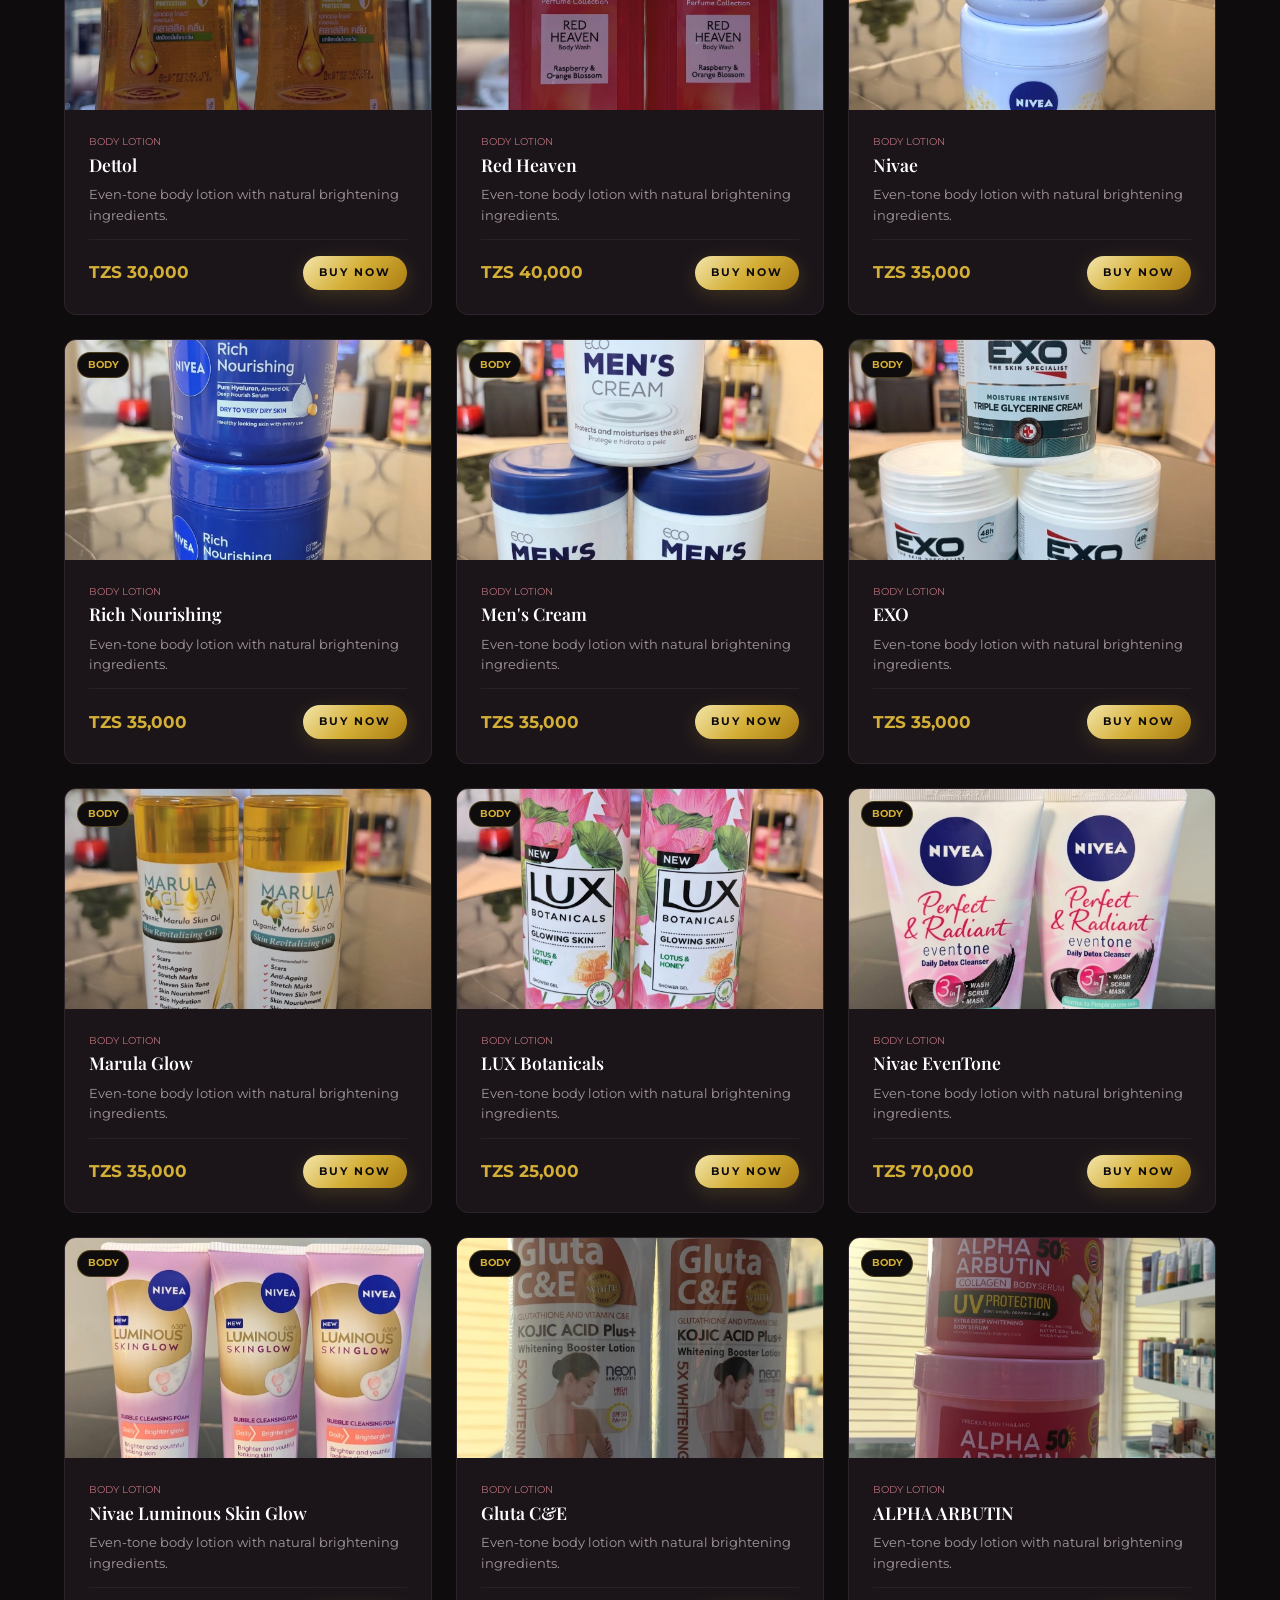
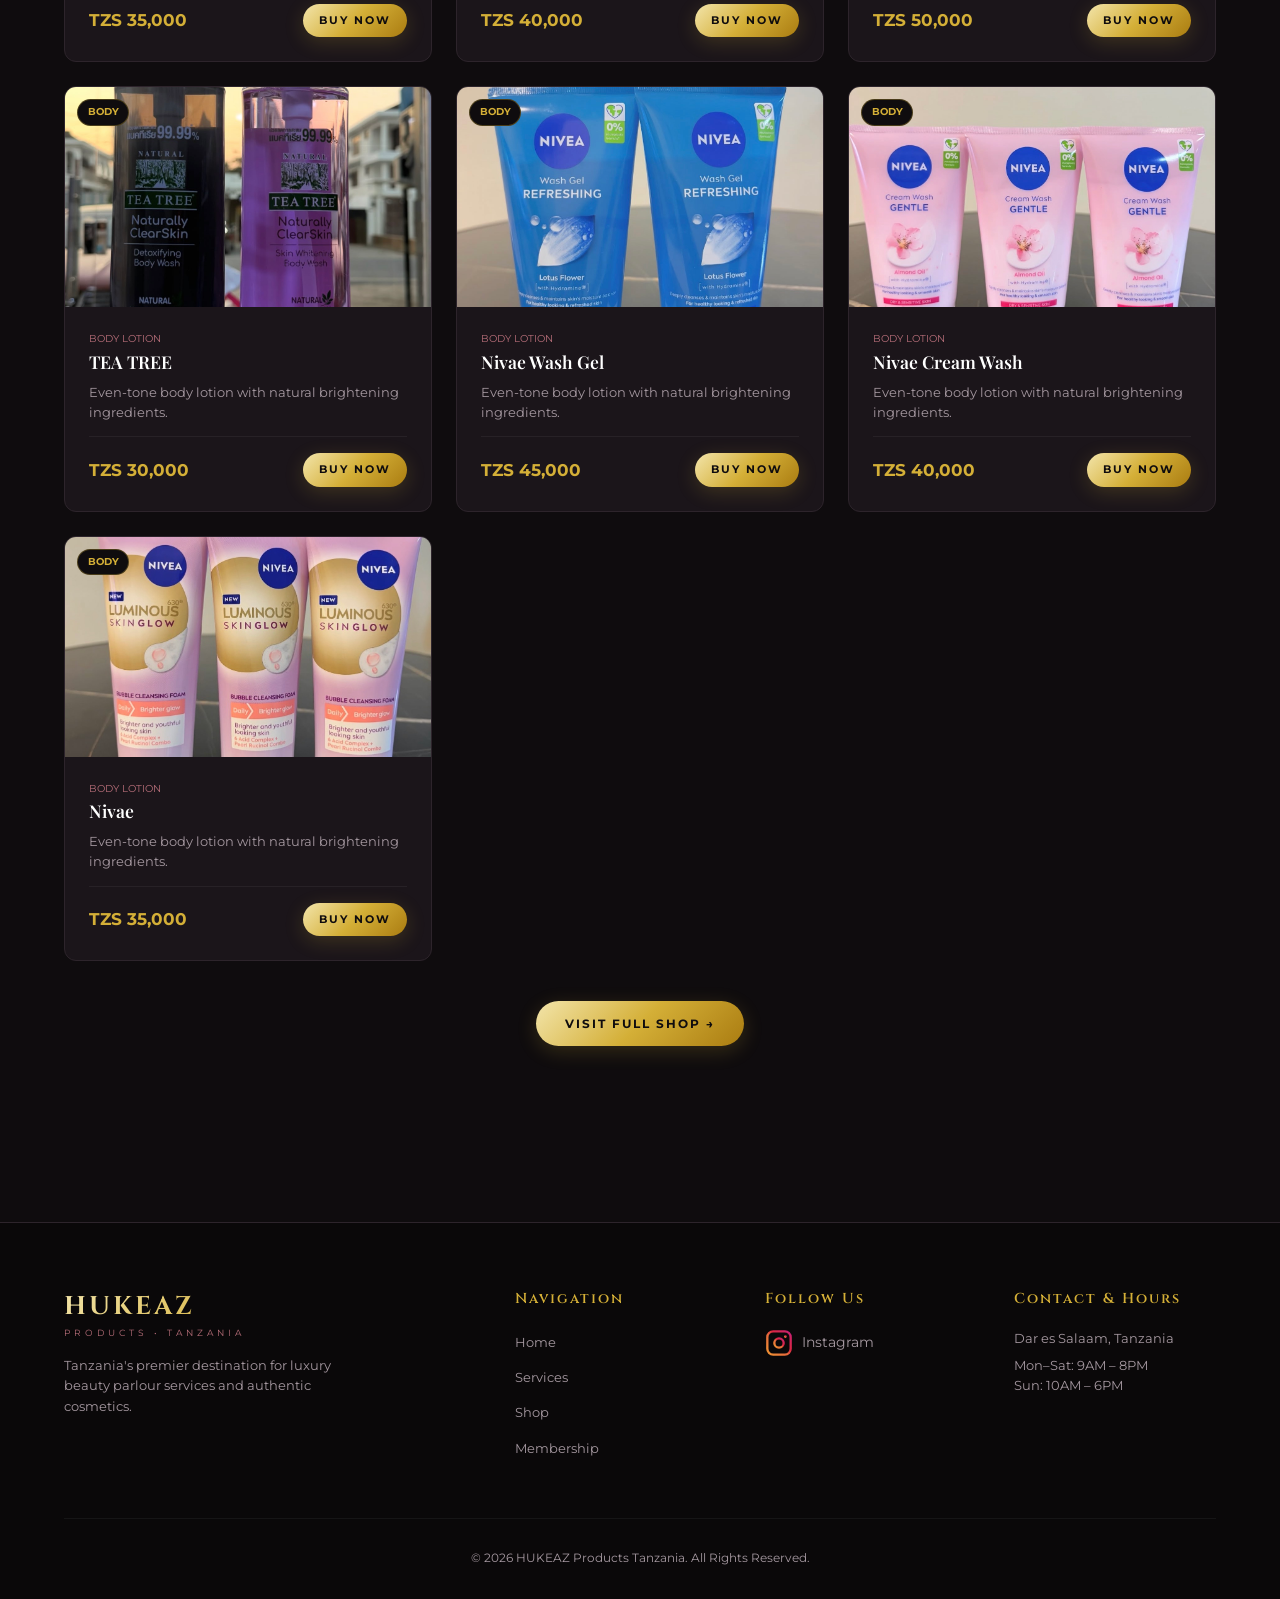
==== commit 01652813: "modified:   index.html" ====
--- a/index.html
+++ b/index.html
@@ -14,7 +14,7 @@
     <header>
         <div class="container header-container">
             <a href="index.html" class="brand-logo">
-                <span class="title">HUKEAZ</span>
+                 <img src="images/products/LOGO.jpg" alt="HUKEAZ Logo" class="logo-image">
                 <span class="subtitle">PRODUCTS • TANZANIA</span>
             </a>
             <nav>
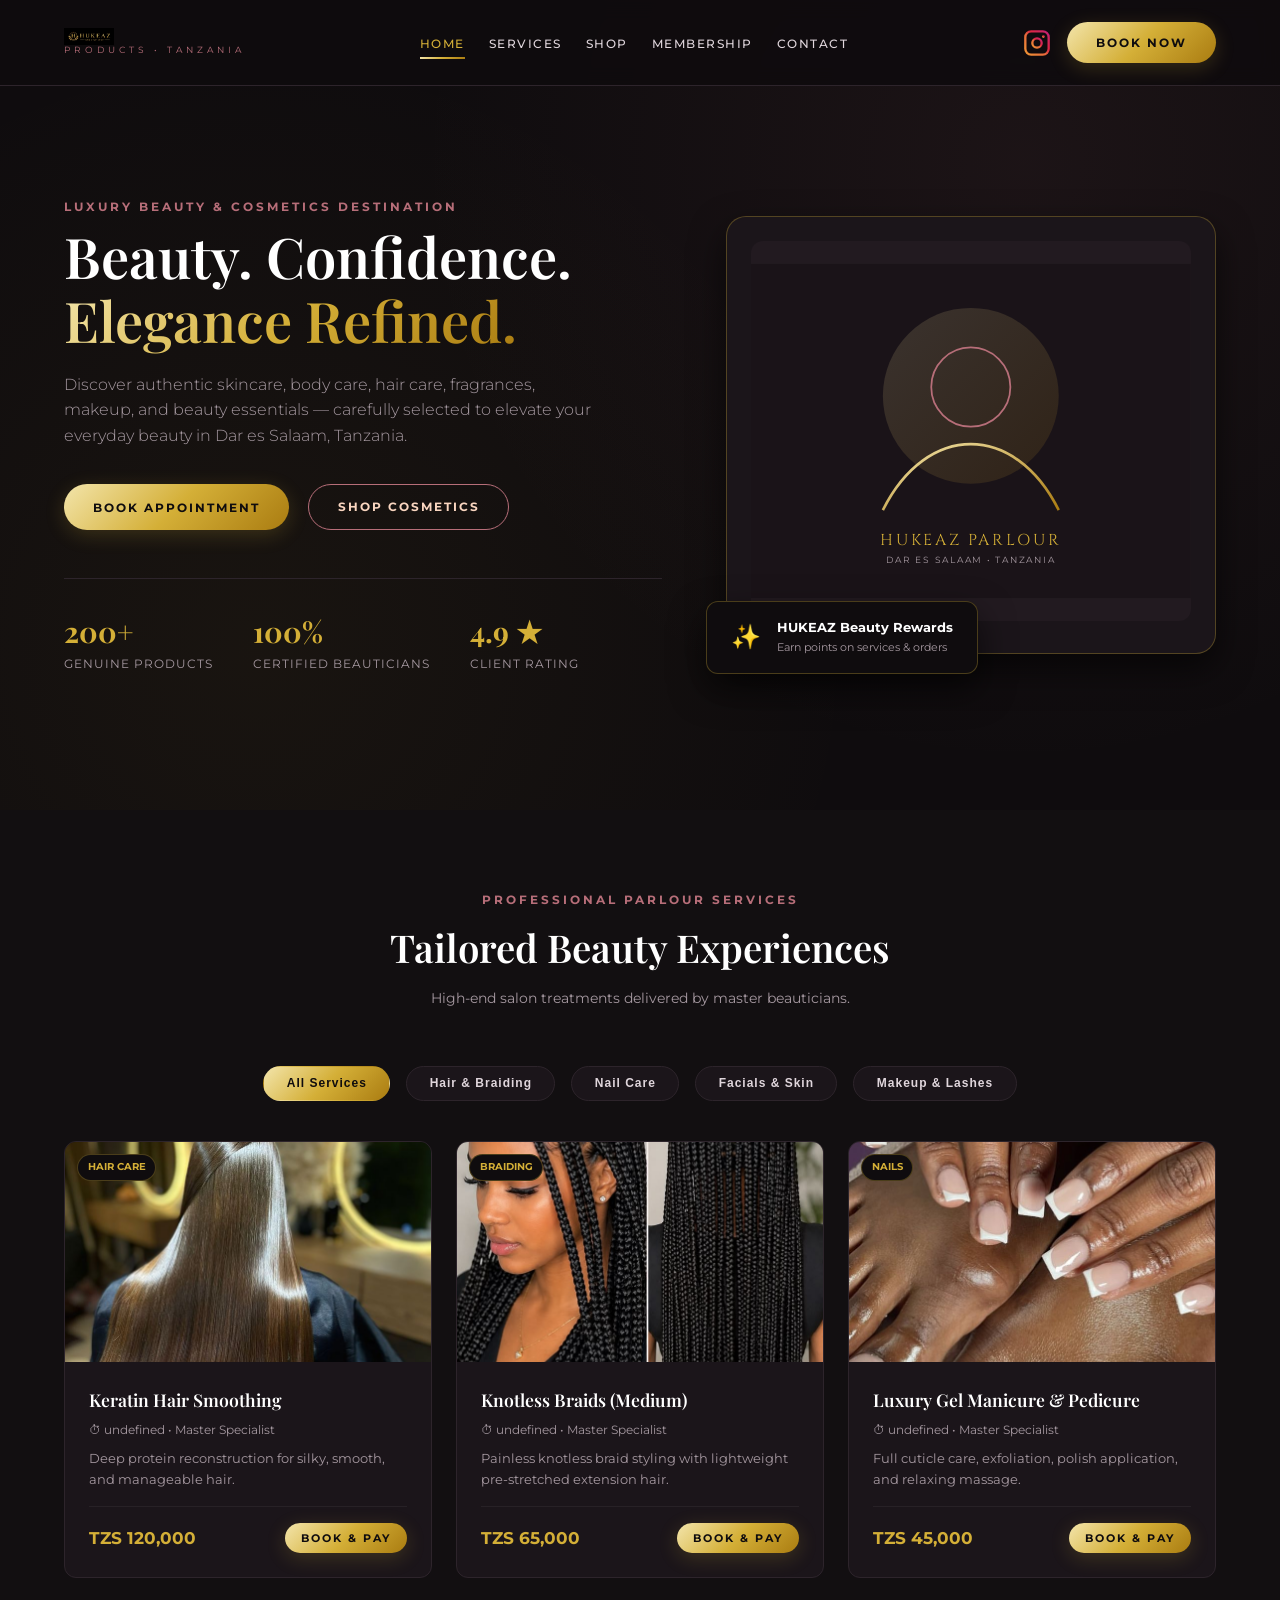
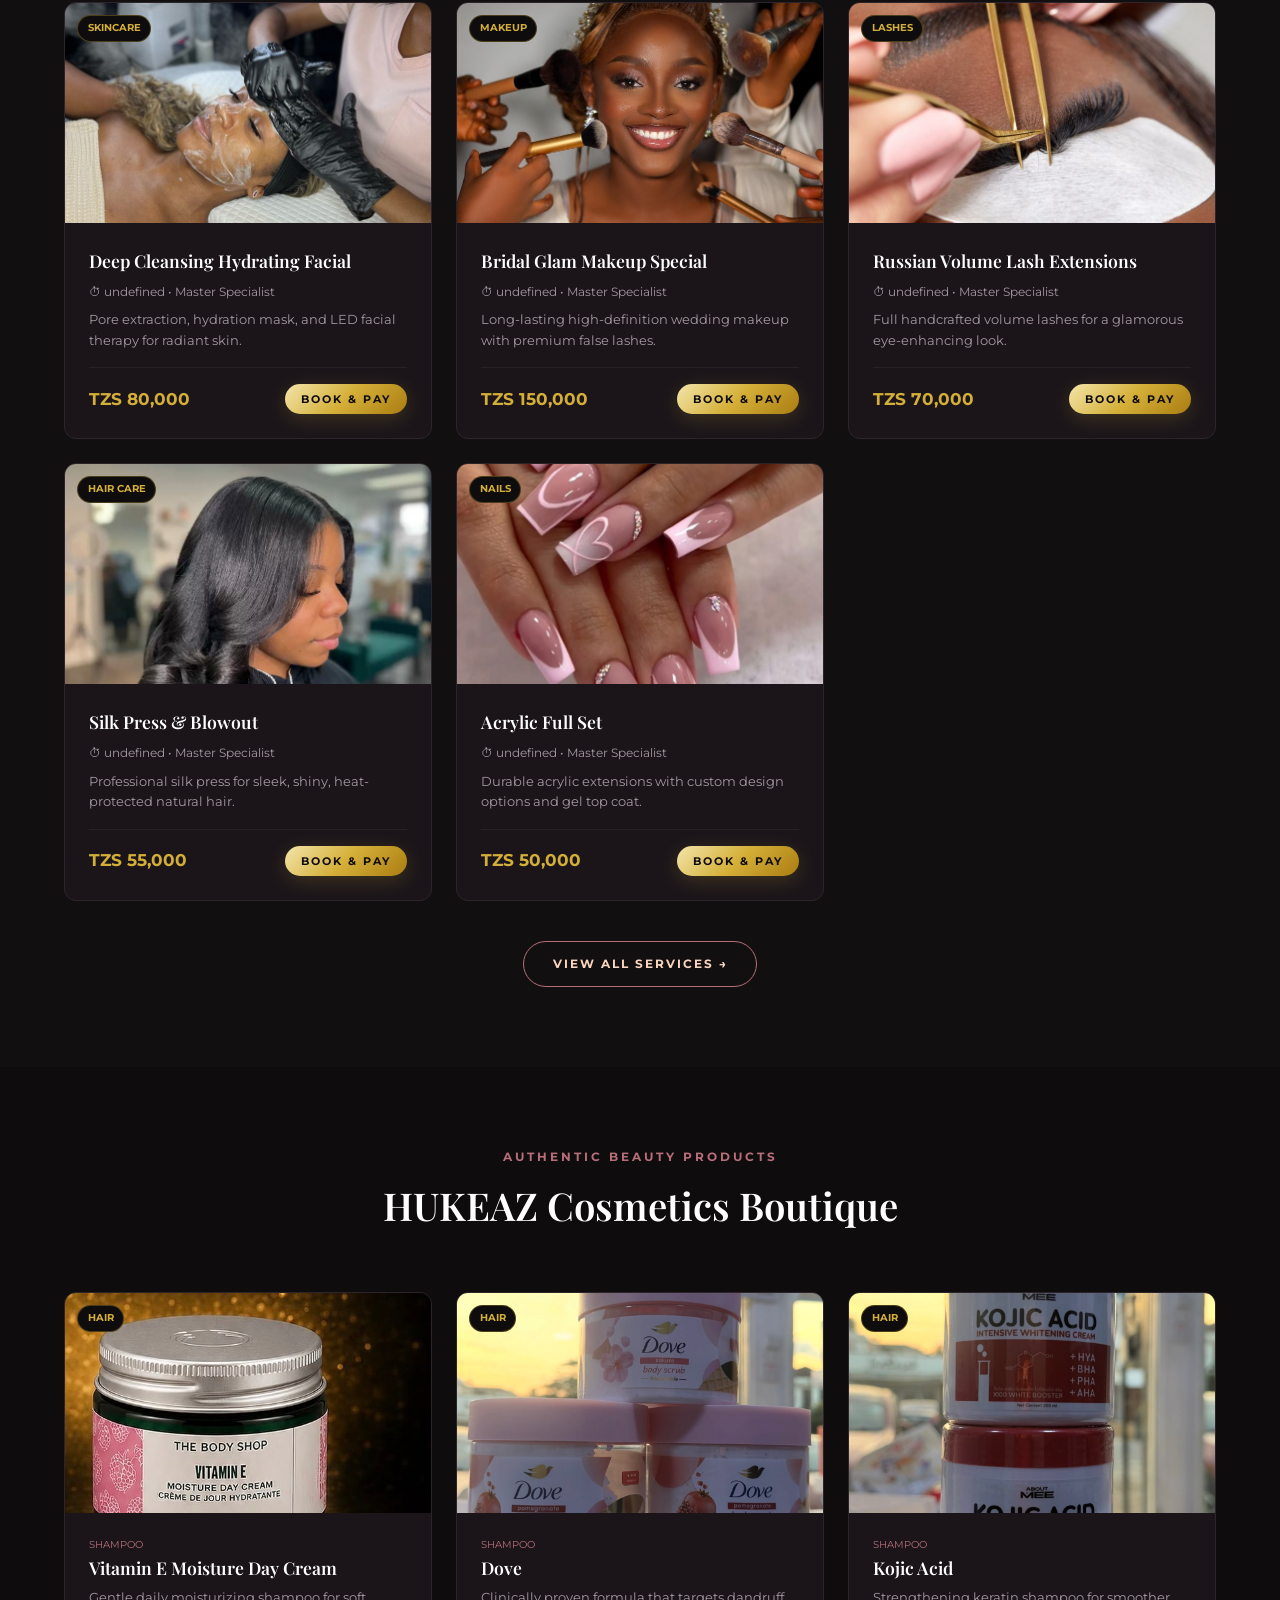
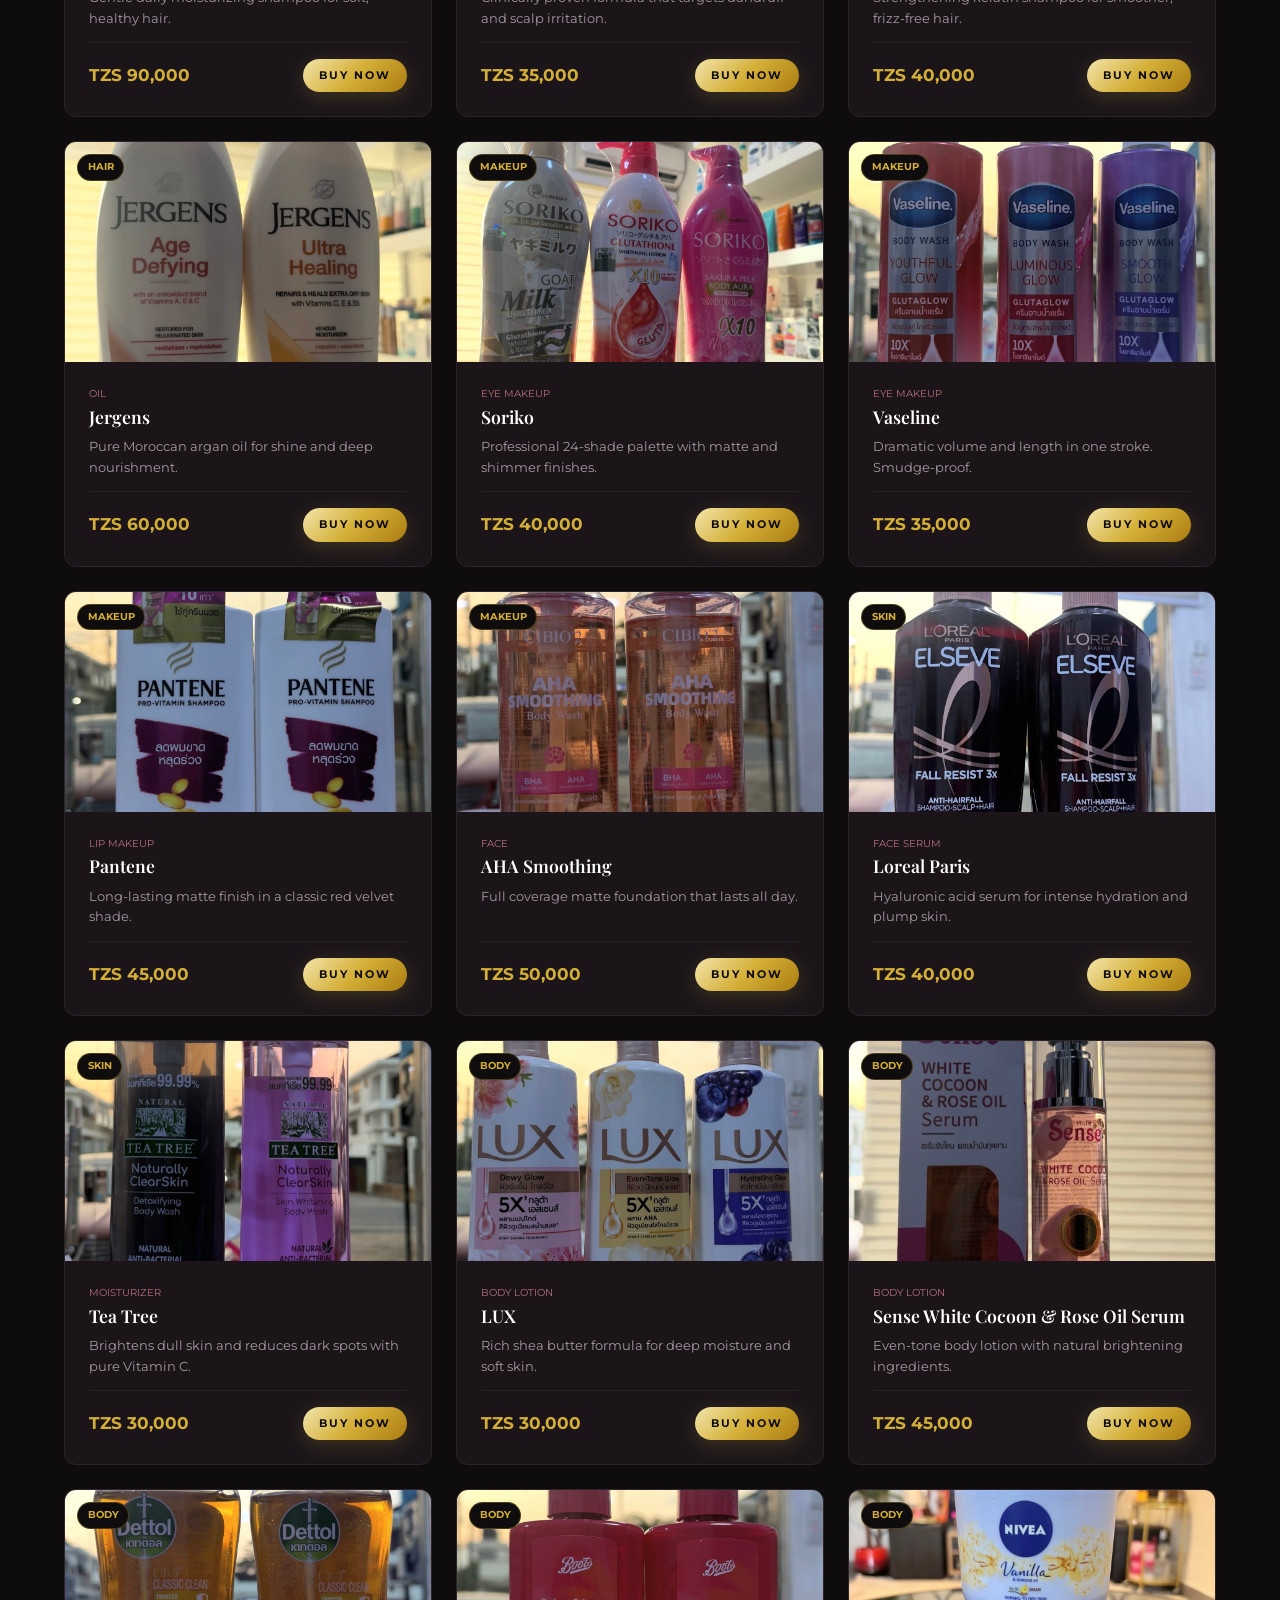
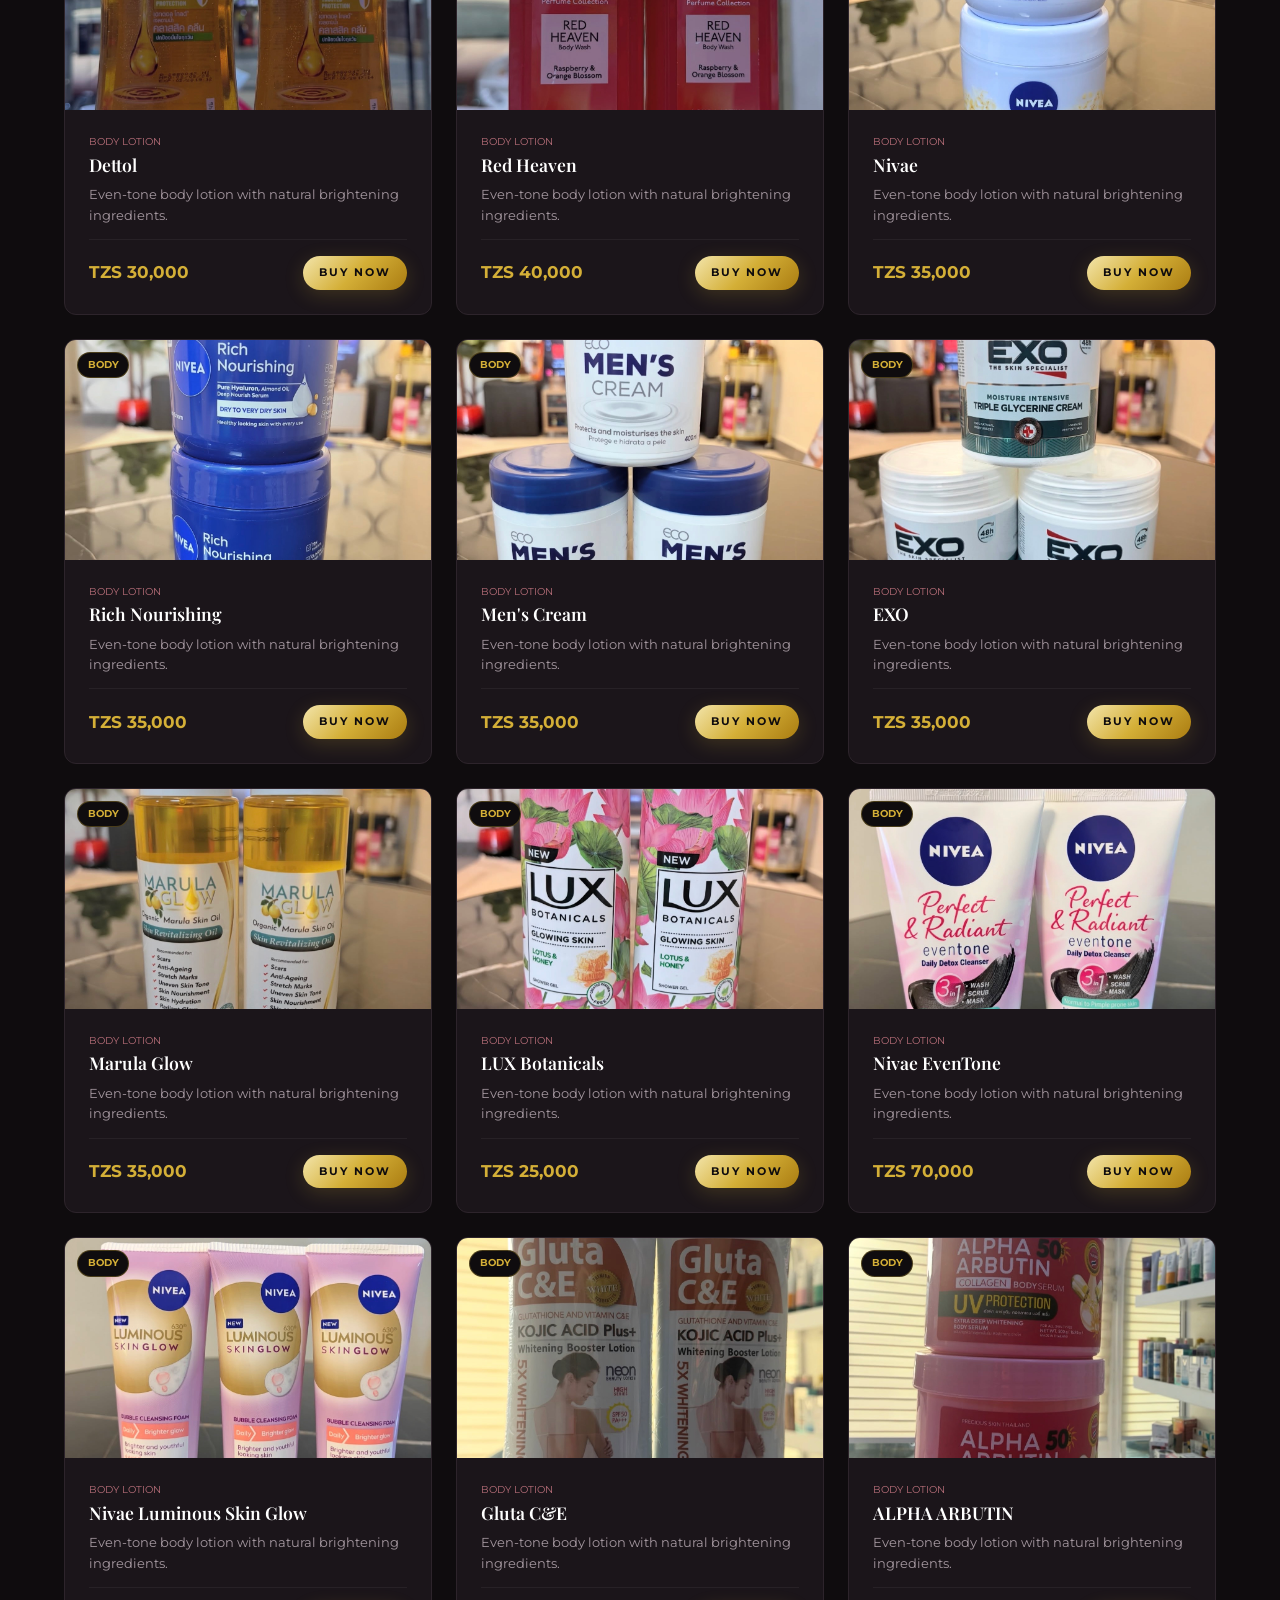
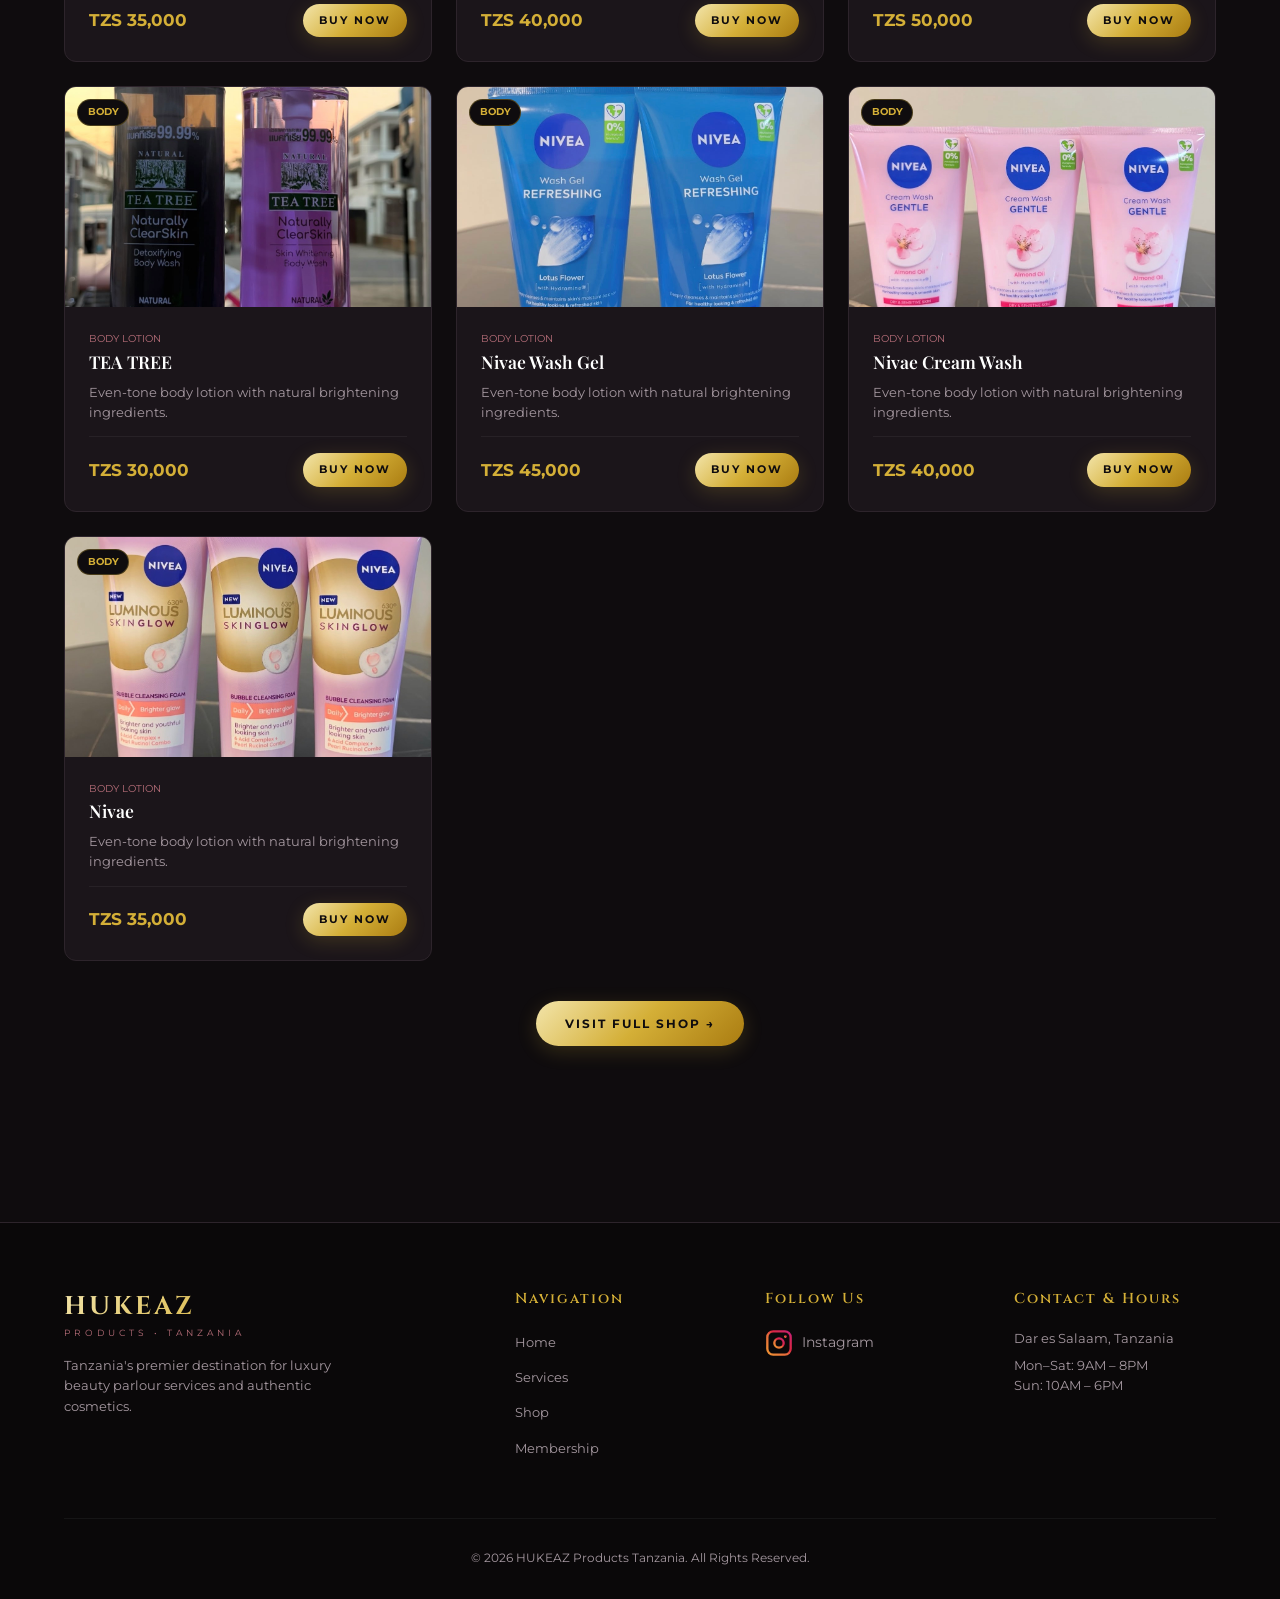
==== commit 95ceb046: "modified:   index.html" ====
--- a/index.html
+++ b/index.html
@@ -14,7 +14,7 @@
     <header>
         <div class="container header-container">
             <a href="index.html" class="brand-logo">
-                 <img src="images/products/LOGO.jpg" alt="HUKEAZ Logo" class="logo-image">
+                 <img src="images/products/LOGO.jpg" alt="HUKEAZ Logo" class="logo-image" width="50px">
                 <span class="subtitle">PRODUCTS • TANZANIA</span>
             </a>
             <nav>
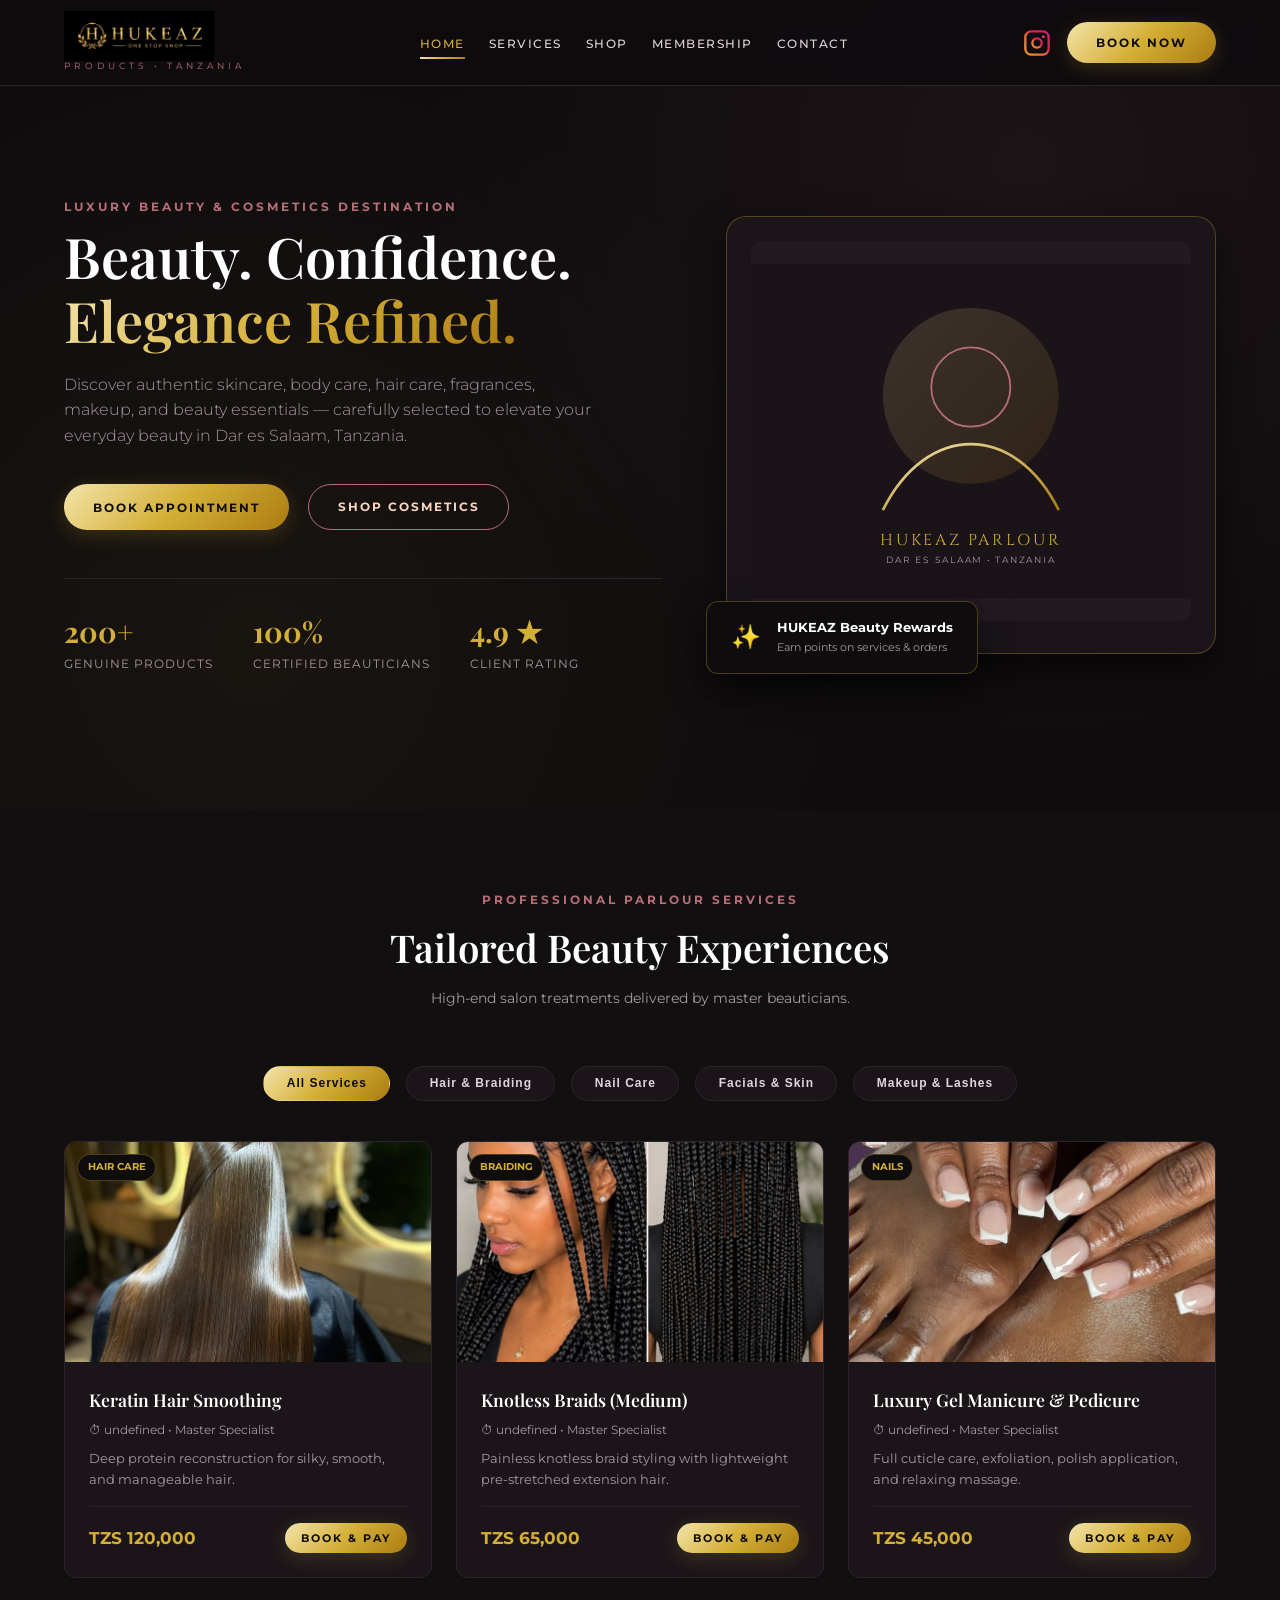
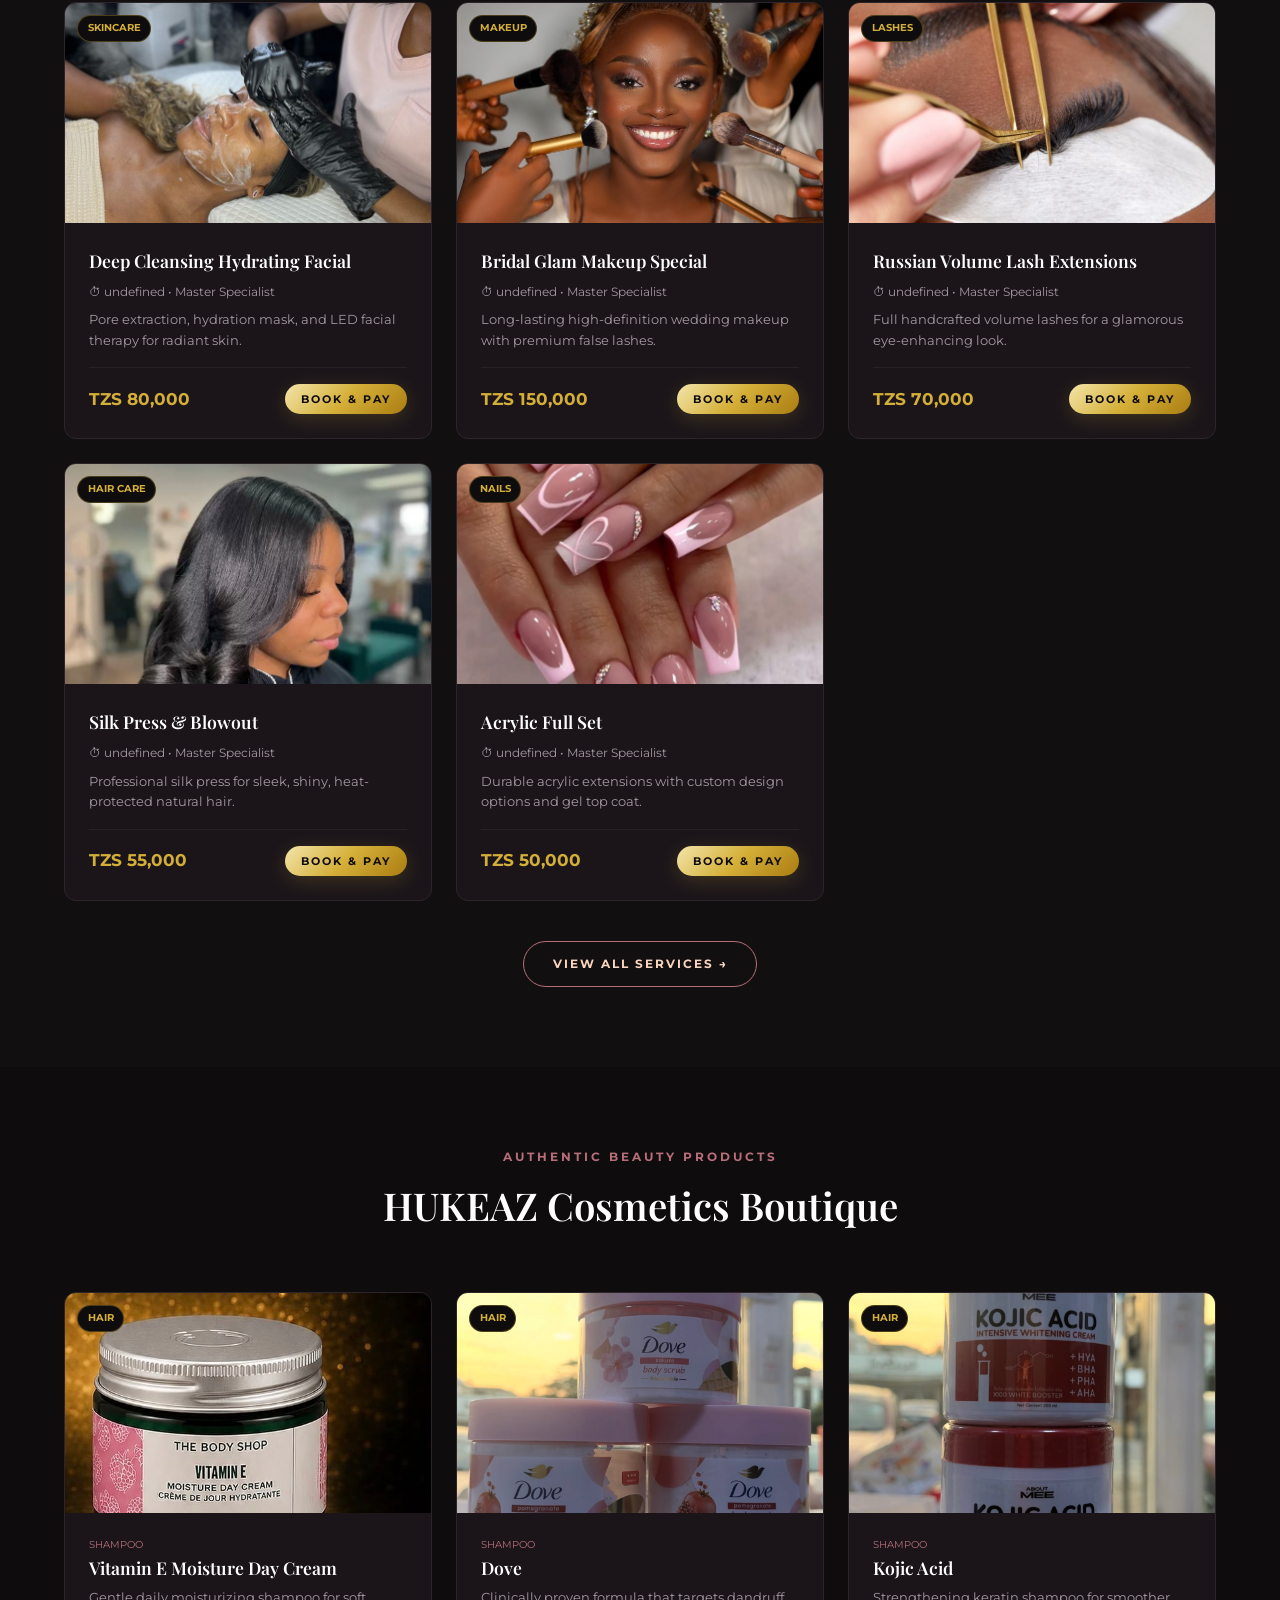
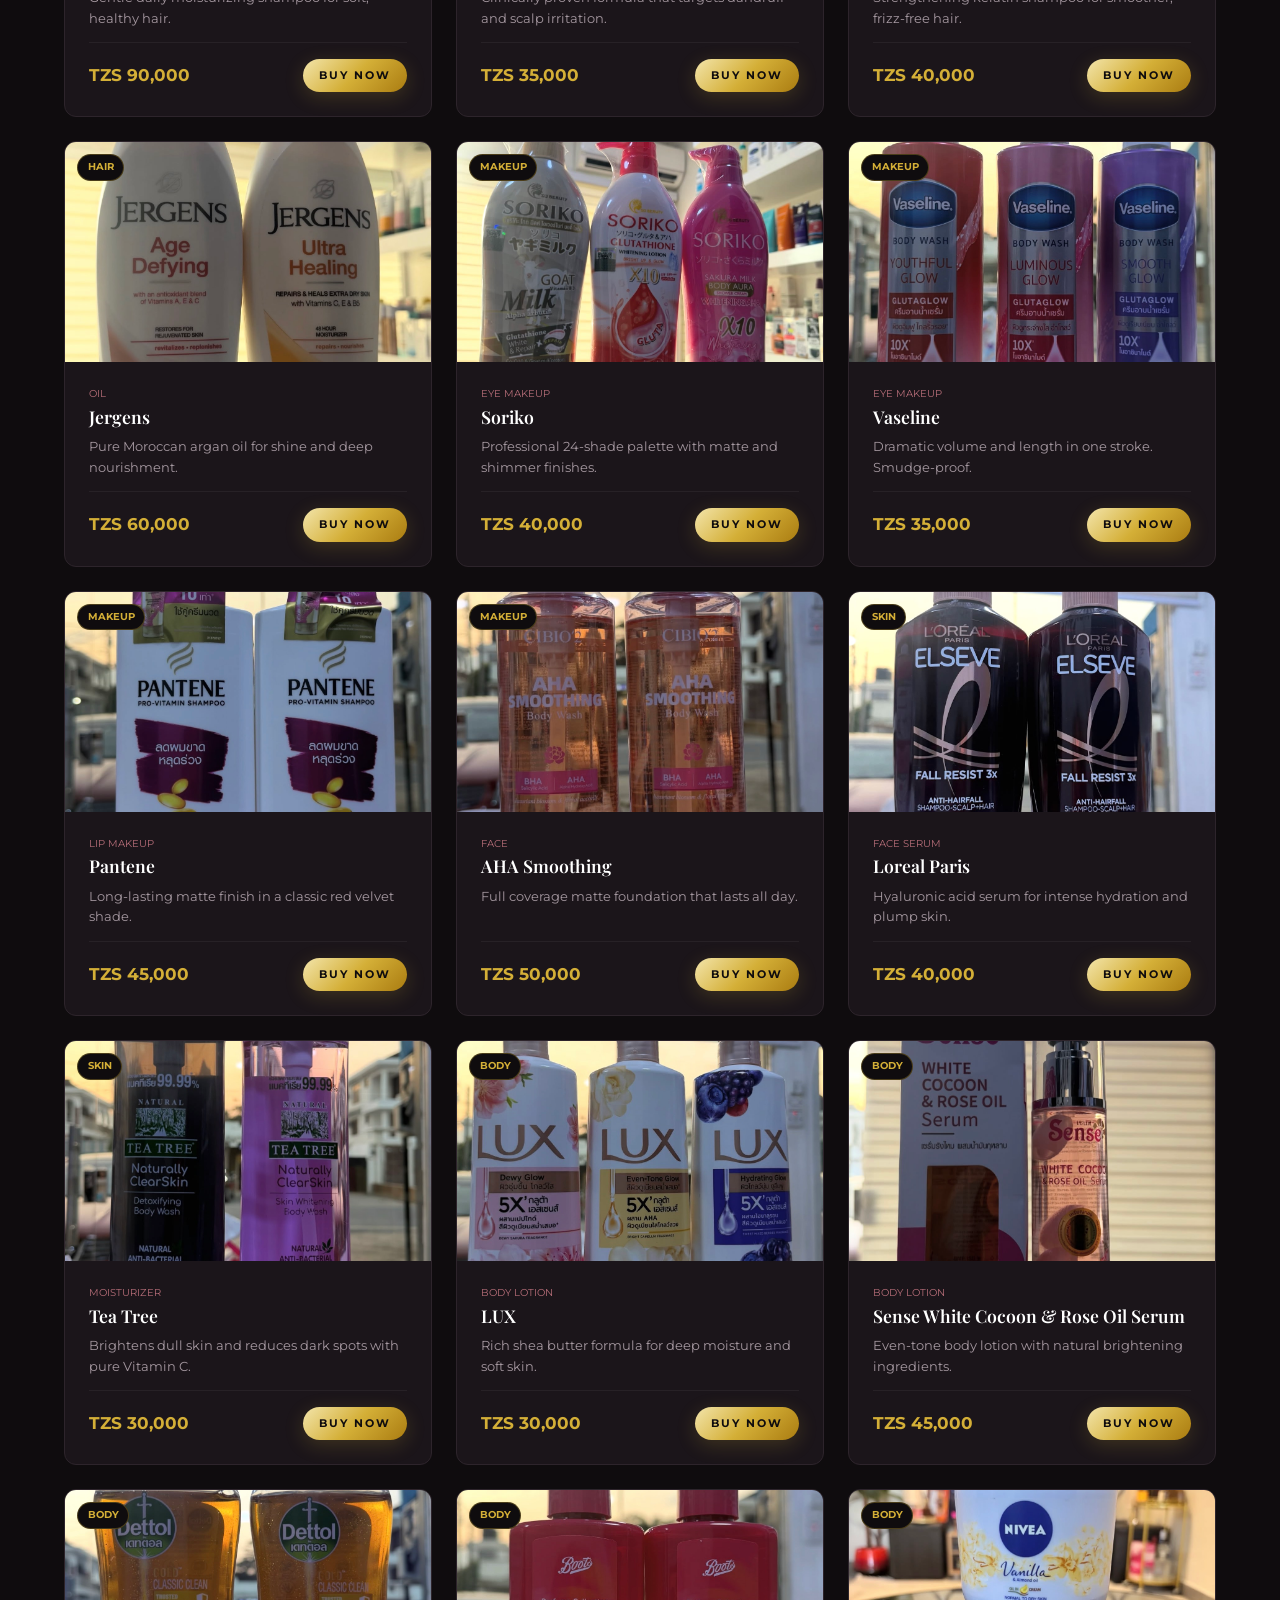
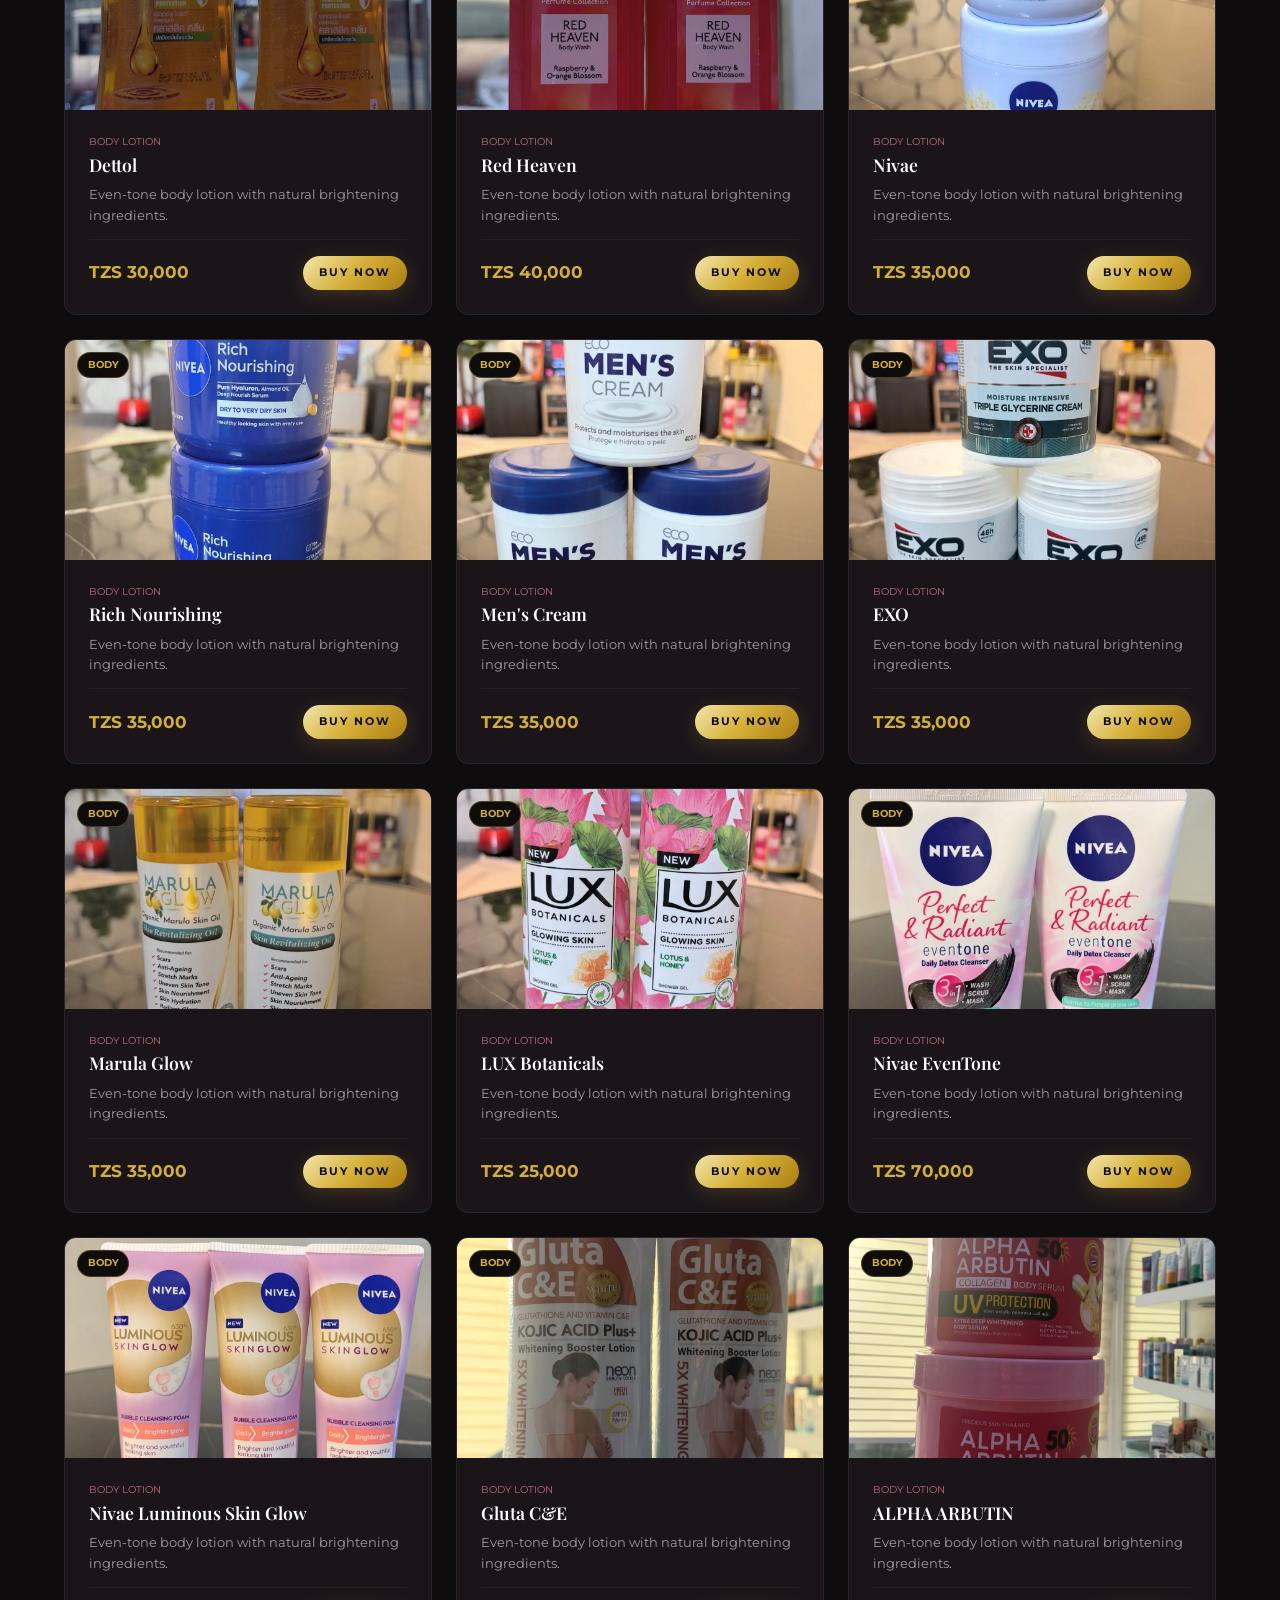
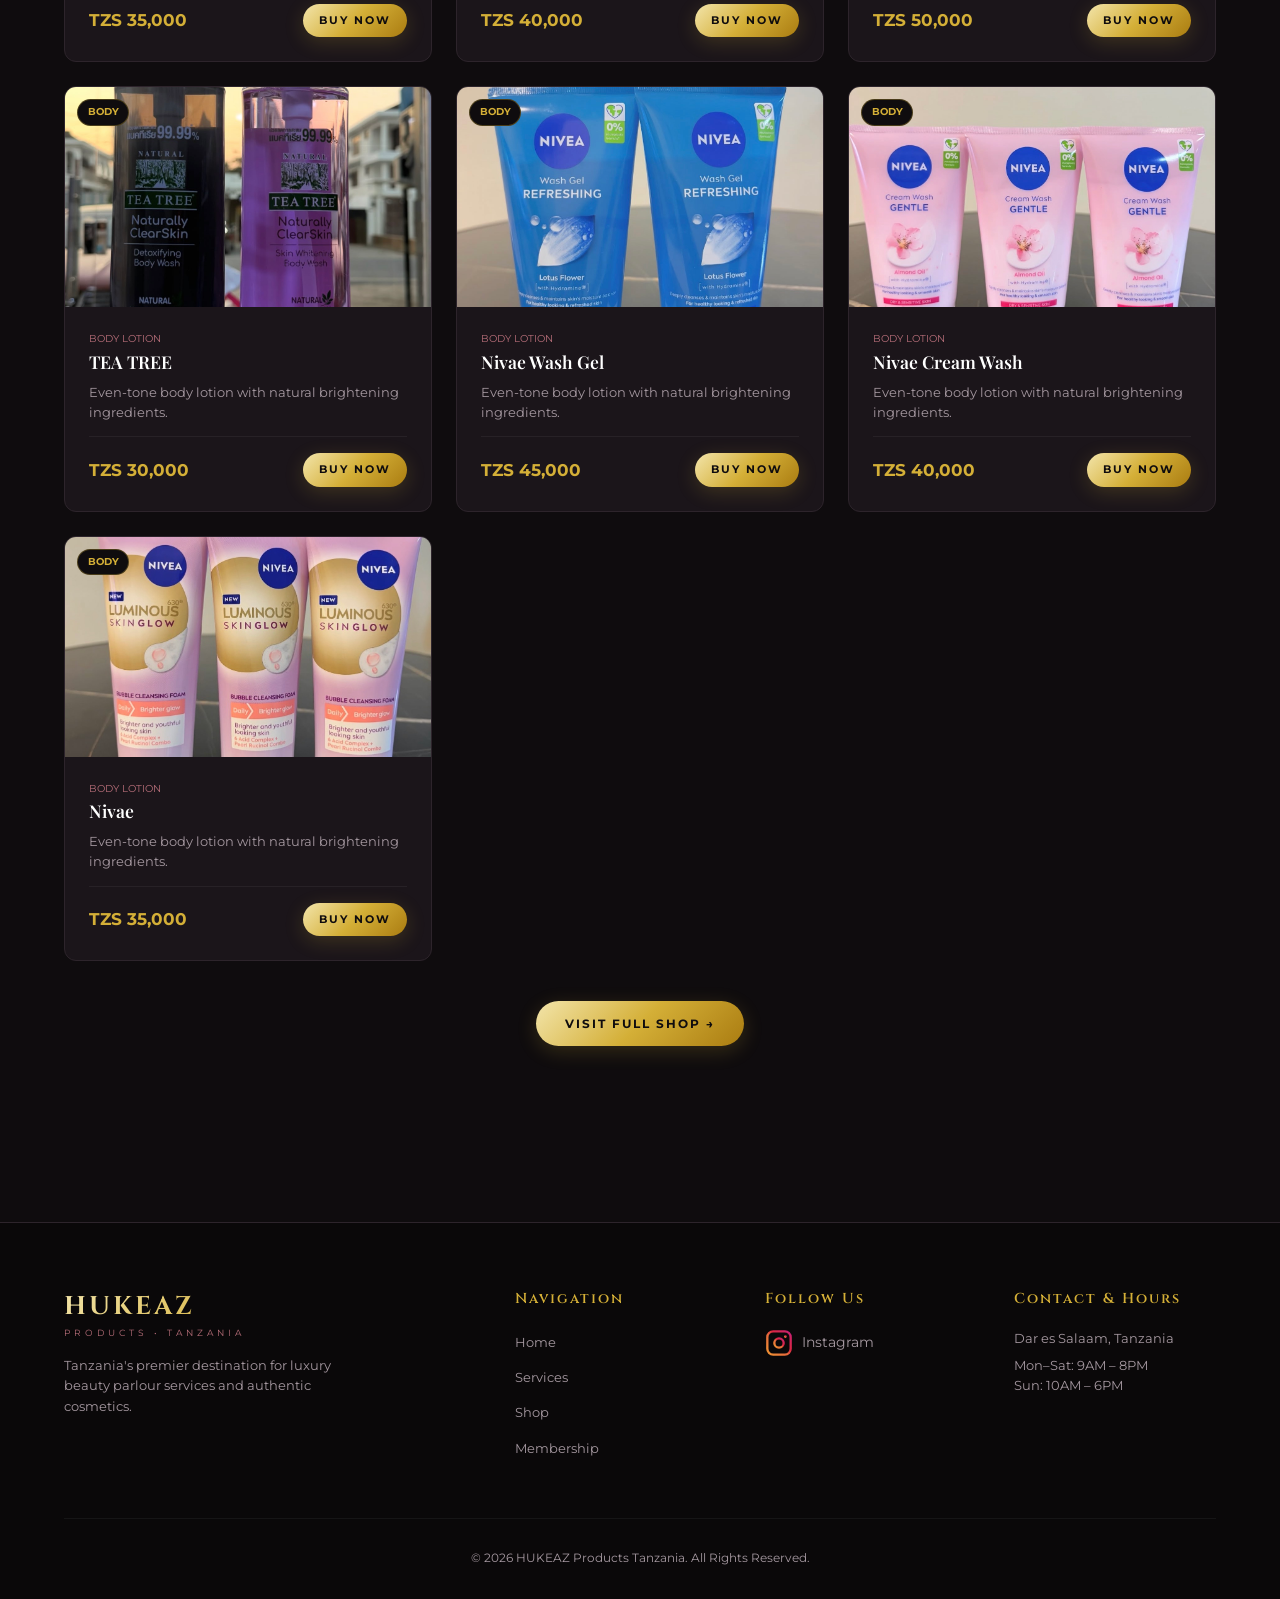
==== commit a239c8e9: "modified:   index.html" ====
--- a/index.html
+++ b/index.html
@@ -14,7 +14,7 @@
     <header>
         <div class="container header-container">
             <a href="index.html" class="brand-logo">
-                 <img src="images/products/LOGO.jpg" alt="HUKEAZ Logo" class="logo-image" width="50px">
+                 <img src="images/products/LOGO.jpg" alt="HUKEAZ Logo" class="logo-image" width="150px">
                 <span class="subtitle">PRODUCTS • TANZANIA</span>
             </a>
             <nav>
